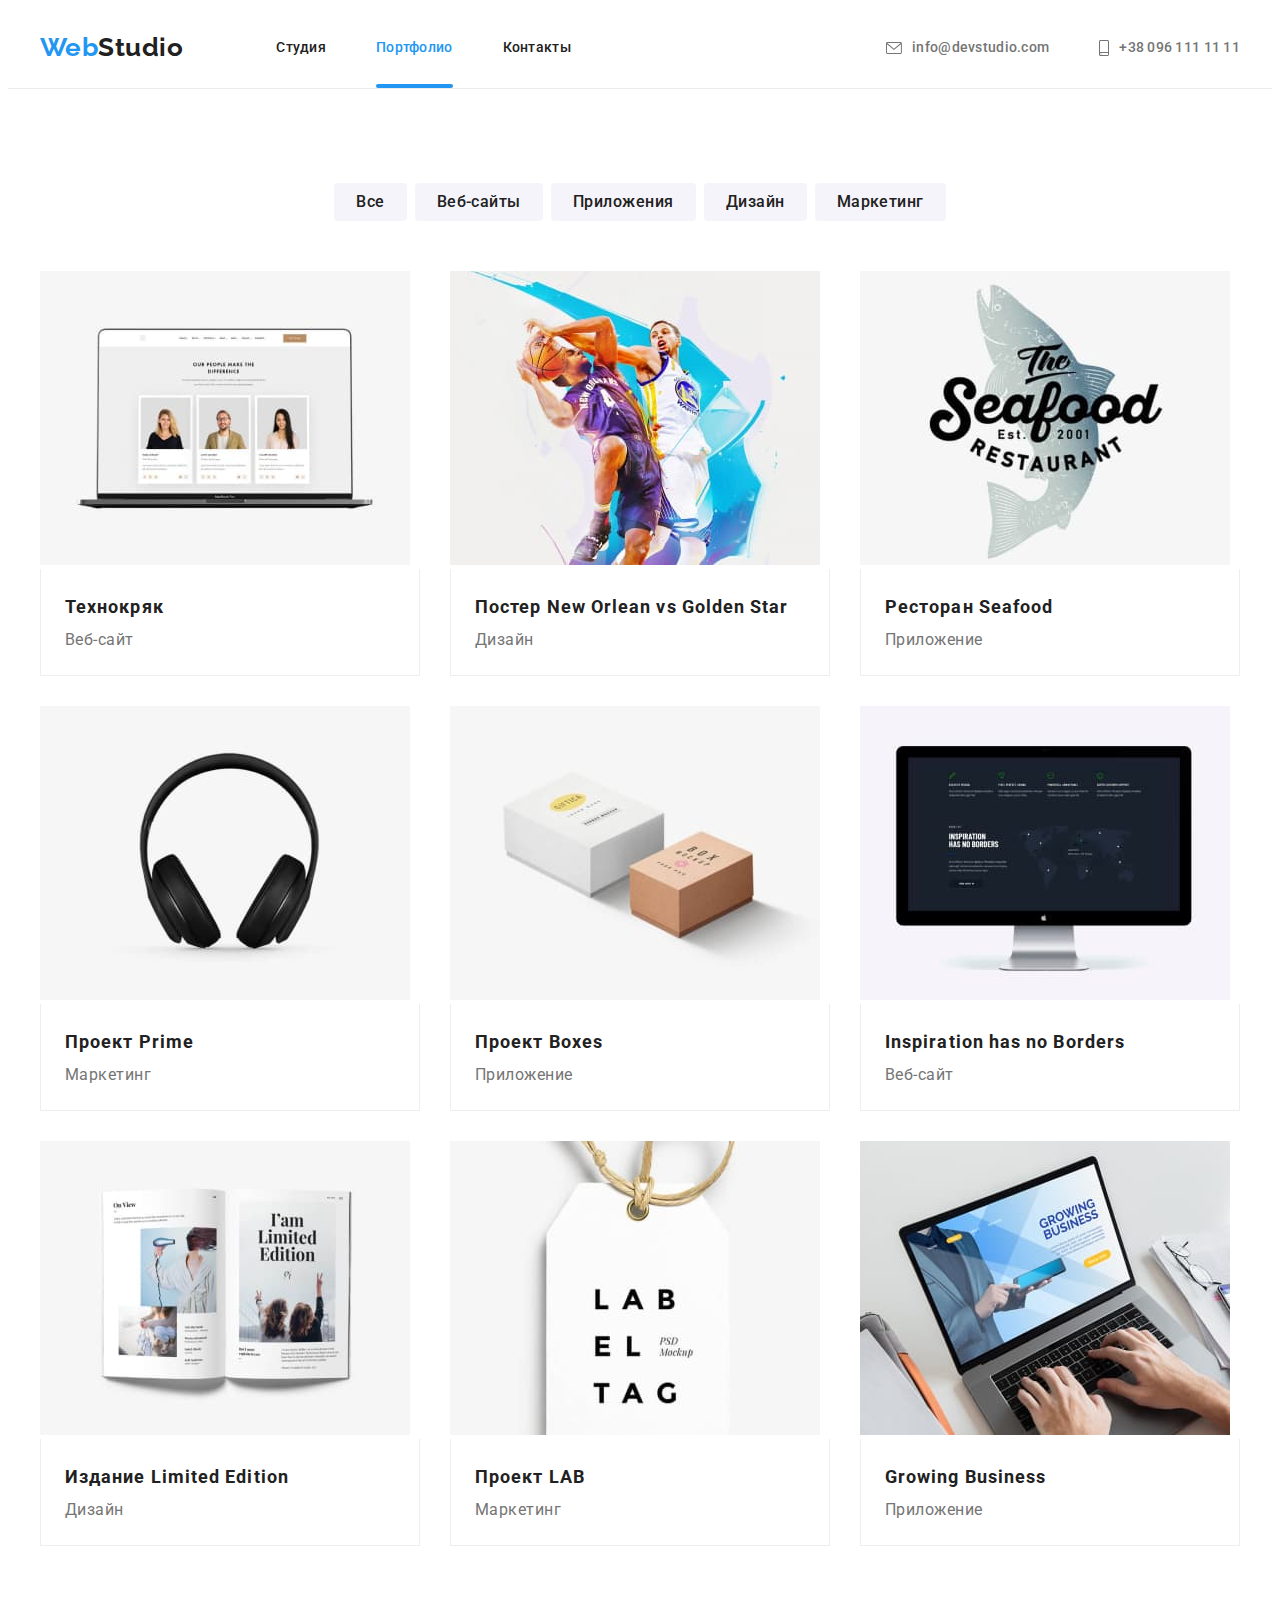
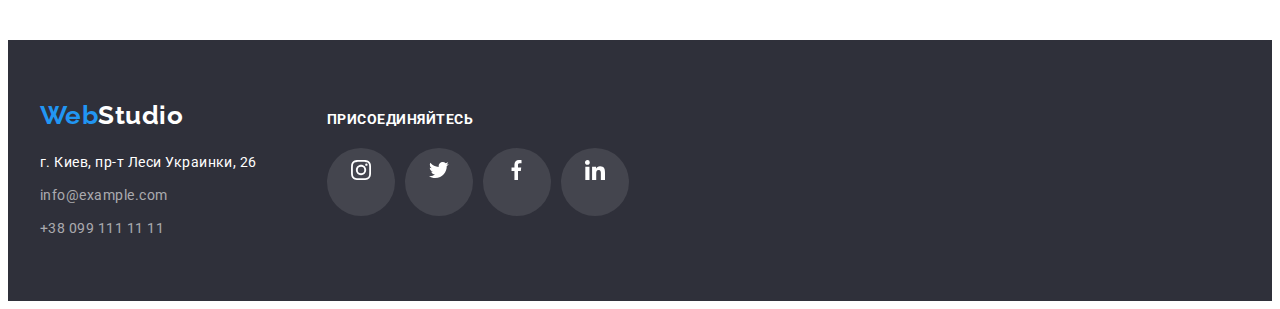
==== portfolio.html @ dc1601e8 "Клонирует файлы дз5" ====
<!DOCTYPE html>
<html lang="ru">

<head>
    <meta charset="UTF-8">
    <meta http-equiv="X-UA-Compatible" content="IE=edge">
    <meta name="viewport" content="width=device-width, initial-scale=1.0">
    <title>Document</title>
    <link rel="preconnect" href="https://fonts.googleapis.com">
    <link rel="preconnect" href="https://fonts.gstatic.com" crossorigin>
    <link
        href="https://fonts.googleapis.com/css2?family=Raleway:wght@700&family=Roboto:wght@400;500;700;900&display=swap"
        rel="stylesheet">
    <link rel="stylesheet" href="https://cdnjs.cloudflare.com/ajax/libs/modern-normalize/1.1.0/modern-normalize.min.css"
        integrity="sha512-wpPYUAdjBVSE4KJnH1VR1HeZfpl1ub8YT/NKx4PuQ5NmX2tKuGu6U/JRp5y+Y8XG2tV+wKQpNHVUX03MfMFn9Q=="
        crossorigin="anonymous" referrerpolicy="no-referrer" />
    <link rel="stylesheet" href="./css/styles.css">
</head>

<body>
    <!-- Шапка -->
    <header class="header-border">
        <div class="container">
            <!-- Навигация -->
            <div class="nav-display">
                <nav class="nav-container">
                    <a href="./index.html" class="logo link"><span class="logo-accent">Web</span>Studio</a>
                    <ul class="nav-list marker">
                        <li class="item"><a href="./index.html" class="nav link">Студия</a></li>
                        <li class="item"><a href="./portfolio.html" class="nav link active-page">Портфолио</a></li>
                        <li class="item"><a href="" class="nav link">Контакты</a></li>
                    </ul>
                </nav>
                <!-- Контакты -->
                <ul class="contact-list marker">
                    <li class="item"><a href="mailto:info@devstudio.com" class="header-link"><svg class="mail-icon">
                                <use href="./images/icons.svg#mail"></use>
                            </svg>info@devstudio.com</a>
                    </li>
                    <li class="item"><a href="tel:+380961111111" class="header-link"><svg class="tel-icon">
                                <use href="./images/icons.svg#tel"></use>
                            </svg>+38 096 111 11 11</a></li>
                </ul>
            </div>
        </div>
    </header>
    <main>
        <!-- наши работы -->
        <h1 class="invisible">Наши работы</h1>
        <section class="section">
            <div class="container">
                <ul class="filter-list marker">
                    <li class="item"><button type="button" class="filter-button">Все</button></li>
                    <li class="item"><button type="button" class="filter-button">Веб-сайты</button></li>
                    <li class="item"><button type="button" class="filter-button">Приложения</button></li>
                    <li class="item"><button type="button" class="filter-button">Дизайн</button></li>
                    <li class="item"><button type="button" class="filter-button">Маркетинг</button></li>
                </ul>

                <ul class="portfolio-example marker">
                    <li class="item">
                        <a class="link" href="">
                            <div class="overlay">
                                <img src="./images/Portfolio1.jpg" alt="Веб-сайт Технокряк" width="370">
                                <p class="overlay-block">Ресурс предлагает комплексные предложения с разным уровнем
                                    функционала и сервисов.
                                    Все это позволит посетителю получить исчерпывающие сведения о компании или частном
                                    лице.</p>
                            </div>
                            <div class="item-text">
                                <h2 class="title">Технокряк</h2>
                                <p class="text">Веб-сайт</p>
                            </div>
                        </a>
                    </li>
                    <li class="item">
                        <a class="link" href="">
                            <div class="overlay">
                                <img src="./images/Portfolio2.jpg" alt="Два баскетболиста с мячем" width="370">
                                <p class="overlay-block">Ресурс предлагает комплексные предложения с разным уровнем
                                    функционала и сервисов.
                                    Все это позволит посетителю получить исчерпывающие сведения о компании или частном
                                    лице.</p>
                            </div>
                            <div class="item-text">
                                <h2 class="title">Постер New Orlean vs Golden Star</h2>
                                <p class="text">Дизайн</p>
                            </div>
                        </a>
                    </li>
                    <li class="item">
                        <a class="link" href="">
                            <div class="overlay">
                                <img src="./images/Portfolio3.jpg" alt="Логотип Рыба с надписью" width="370">
                                <p class="overlay-block">Ресурс предлагает комплексные предложения с разным уровнем
                                    функционала и сервисов.
                                    Все это позволит посетителю получить исчерпывающие сведения о компании или частном
                                    лице.</p>
                            </div>

                            <div class="item-text">
                                <h2 class="title">Ресторан Seafood</h2>
                                <p class="text">Приложение</p>
                            </div>
                        </a>
                    </li>
                    <li class="item">
                        <a class="link" href="">
                            <div class="overlay">
                                <img src="./images/Portfolio4.jpg" alt="Наушники" width="370">
                                <p class="overlay-block">Ресурс предлагает комплексные предложения с разным уровнем
                                    функционала и сервисов.
                                    Все это позволит посетителю получить исчерпывающие сведения о компании или частном
                                    лице.</p>
                            </div>

                            <div class="item-text">
                                <h2 class="title">Проект Prime</h2>
                                <p class="text">Маркетинг</p>
                            </div>
                        </a>
                    </li>
                    <li class="item">
                        <a class="link" href="">
                            <div class="overlay">
                                <img src="./images/Portfolio5.jpg" alt="Две коробки" width="370">
                                <p class="overlay-block">Ресурс предлагает комплексные предложения с разным уровнем
                                    функционала и сервисов.
                                    Все это позволит посетителю получить исчерпывающие сведения о компании или частном
                                    лице.</p>
                            </div>

                            <div class="item-text">
                                <h2 class="title">Проект Boxes</h2>
                                <p class="text">Приложение</p>
                            </div>
                        </a>
                    </li>
                    <li class="item">
                        <a class="link" href="">
                            <div class="overlay">
                                <img src="./images/Portfolio6.jpg" alt="Веб-сайт с тёмным оформлением" width="370">
                                <p class="overlay-block">Ресурс предлагает комплексные предложения с разным уровнем
                                    функционала и сервисов.
                                    Все это позволит посетителю получить исчерпывающие сведения о компании или частном
                                    лице.</p>
                            </div>

                            <div class="item-text">
                                <h2 class="title">Inspiration has no Borders</h2>
                                <p class="text">Веб-сайт</p>
                            </div>
                        </a>
                    </li>
                    <li class="item">
                        <a class="link" href="">
                            <div class="overlay">
                                <img src="./images/Portfolio7.jpg" alt="Книга с картинками" width="370">
                                <p class="overlay-block">Ресурс предлагает комплексные предложения с разным уровнем
                                    функционала и сервисов.
                                    Все это позволит посетителю получить исчерпывающие сведения о компании или частном
                                    лице.</p>
                            </div>

                            <div class="item-text">
                                <h2 class="title">Издание Limited Edition</h2>
                                <p class="text">Дизайн</p>
                            </div>
                        </a>
                    </li>
                    <li class="item">
                        <a class="link" href="">
                            <div class="overlay">
                                <img src="./images/Portfolio8.jpg" alt="Бирка с надписью" width="370">
                                <p class="overlay-block">Ресурс предлагает комплексные предложения с разным уровнем
                                    функционала и сервисов.
                                    Все это позволит посетителю получить исчерпывающие сведения о компании или частном
                                    лице.</p>
                            </div>

                            <div class="item-text">
                                <h2 class="title">Проект LAB</h2>
                                <p class="text">Маркетинг</p>
                            </div>
                        </a>
                    </li>
                    <li class="item">
                        <a class="link" href="">
                            <div class="overlay">
                                <img src="./images/Portfolio9.jpg" alt="Веб-сайт на ноутбуке" width="370">
                                <p class="overlay-block">Ресурс предлагает комплексные предложения с разным уровнем
                                    функционала и сервисов.
                                    Все это позволит посетителю получить исчерпывающие сведения о компании или частном
                                    лице.</p>
                            </div>

                            <div class="item-text">
                                <h2 class="title">Growing Business</h2>
                                <p class="text">Приложение</p>
                            </div>
                        </a>
                    </li>
                </ul>
            </div>
        </section>
    </main>

    <!-- Футер -->
    <footer class="footer-container">
        <div class="container block">
            <div>
                <a href="/" class="footer-logo link"><span class="logo-accent">Web</span>Studio</a>
                <address>
                    <ul class="footer-list marker">
                        <li class="item"><a href="https://goo.gl/maps/ykcdLuCbSQXsH4zj8" class="contact address link">г.
                                Киев, пр-т Леси
                                Украинки, 26</a></li>
                        <li class="item"><a href="mailto:info@example.com" class="contact link">info@example.com</a>
                        </li>
                        <li class="item"><a href="tel:+380991111111" class="contact link">+38 099 111 11 11</a></li>
                    </ul>
                </address>
            </div>
            <div class="connect-container">
                <h3 class="connect-title">Присоединяйтесь</h3>
                <ul class="connect-list marker">
                    <li class="item"><a href="" class="connect">
                            <svg class="icon">
                                <use href="./images/icons.svg#instagram"></use>
                            </svg>
                        </a>
                    </li>
                    <li class="item"><a href="" class="connect">
                            <svg class="icon">
                                <use href="./images/icons.svg#twitter"></use>
                            </svg>
                        </a>
                    </li>
                    <li class="item"><a href="" class="connect">
                            <svg class="icon">
                                <use href="./images/icons.svg#facebook"></use>
                            </svg>
                        </a>
                    </li>
                    <li class="item"><a href="" class="connect">
                            <svg class="icon">
                                <use href="./images/icons.svg#linkedin"></use>
                            </svg>
                        </a>
                    </li>
                </ul>
            </div>
        </div>
    </footer>
</body>

</html>
---- css/styles.css ----
/* белый #ffffff */
/* Акцент #2196f3 */
/* Основной цвет текста #757575 */
/* Цвет заголовков */

:root {
    --accent-color: #2196f3;
    --main-text-color: #757575;
    --title-text-color: #212121;
}

body{
    background-color: #ffffff;
    color: var(--main-text-color);
    font-family: "Roboto", sans-serif;
    letter-spacing: 0.03em

}

h1, h2, h3, h4, h5, h6, p, ul {
    margin: 0;
    padding: 0;
    border: 0;
}
.container{
    width: 1200px;
    padding-left: 15px;
    padding-right: 15px;
    margin-left: auto;
    margin-right: auto;
}

.section {
    padding-top: 94px;
    padding-bottom: 94px;
}
.link {
    text-decoration: none;
    margin: 0px;
}

.marker {
    list-style-type: none;
    padding: 0px;
    margin: 0px;
}

.hero-button {
    cursor: pointer;
    font-weight: 700;
    font-size: 16px;
    line-height: 1.8;
    letter-spacing: 0.06em;
    color: #FFFFFF;
    background-color: var(--accent-color);
    font-family: inherit;

    display: block;
    margin-left: auto;
    margin-right: auto;
    margin-top: 30px;
    padding-top: 10px;
    padding-bottom: 10px;
    padding-left: 32px;
    padding-right: 32px;

    border-radius: 4px;
    border-color: var(--accent-color);
}

.section-title {
        font-size: 36px;
        line-height: 1.17;
        text-align: center;

        color: var(--title-text-color);

        margin-bottom: 50px;
}

/* Шапка */
.header-border {
    border-bottom: 1px solid #ECECEC;
}
.nav-container {
    display: flex;
    align-items: center;
}
.nav-list {
    display: flex;
}
.nav-list .nav {
    display: block;
    padding-top: 32px;
    padding-bottom: 32px;
}
.nav-list .item + .item {
    margin-left: 50px;
}

.logo {
    font-weight: 700;
    font-size: 26px;
    line-height: 1.2;
    color: var(--title-text-color);
    font-family: "Raleway", sans-serif;

    margin-right: 93px;
}

.logo-accent {
    color: var(--accent-color);
}

.nav {
    font-weight: 500;
    font-size: 14px;
    line-height: 1.14;
    letter-spacing: 0.02em;
    color: var(--title-text-color);
    transition: color 250ms cubic-bezier(0.4, 0, 0.2, 1);
}

.nav:hover, .nav:focus {
    color: var(--accent-color);
}

.header-link{
    font-weight: 500;
    font-size: 14px;
    line-height: 1.14;
    letter-spacing: 0.02em;
    color: var(--main-text-color);
    text-decoration: none;
    display: flex;
    align-items: center;
    transition: color 250ms cubic-bezier(0.4, 0, 0.2, 1);
}

.header-link:hover,
.header-link:focus {
color: var(--accent-color);
}
.contact-list {
    display: flex;
    margin-left: auto;
}
.contact-list .item + .item {
    margin-left: 50px;
}
.nav-display {
    display: flex;
    align-items: center;
}
.mail-icon {
    margin: 0;
    margin-right: 10px;
    width: 16px;
    height: 12px;
    fill: currentColor;
    transition: fill 250ms cubic-bezier(0.4, 0, 0.2, 1);
}

.mail-icon:hover {
    fill: currentColor;
}

.tel-icon {
    margin: 0;
    margin-right: 10px;
    width: 10px;
    height: 16px;
    fill: currentColor;
    transition: fill 250ms cubic-bezier(0.4, 0, 0.2, 1);
}

.tel-icon:hover {
    fill: currentColor;
}
.active-page {
    position: relative;
    color: var(--accent-color);
}
.active-page::after {
    position: absolute;
    bottom: 0;

    content: "";
    display: block;
    width: 100%;
    height: 4px;

    background-color: var(--accent-color);
    border-radius: 2px;
}

/* Герой */
.hero {
    padding-top: 200px;
    padding-bottom: 200px;
    background-color: #2F303A;
    /* background-image:rgba(47, 48, 58, 0.4), url("../images/hero_bg.jpg"); */
    background-image: linear-gradient(rgba(47, 48, 58, 0.4), rgba(47, 48, 58, 0.4)), url(../images/hero_bg.jpg);
    max-width: 1600px;
    margin-left: auto;
    margin-right: auto;
    background-size: cover;
    background-position: center;
    background-repeat: no-repeat;
}
.hero-title {
    font-weight: 900;
    font-size: 44px;
    line-height: 1.36;
    text-align: center;
    letter-spacing: 0.06em;
    color: #FFFFFF;
    text-transform: uppercase;
}

/* Преимущества */
.invisible {
    color: transparent;
    font-size: 0;
}
.benefits-title {
    font-size: 14px;
    line-height: 1.14;
    text-transform: uppercase;
    color: var(--title-text-color);

    margin-bottom: 10px;
}

.benefits-text {
    font-size: 14px;
    line-height: 1.71;
}
.benefits-list {
    display: flex;
}
.benefits-list .item {
    width: 270px;
}
.benefits-list .item + .item {
    margin-left: 30px;
}
.icon-bg {
    display: flex;
    width: 270px;
    height: 120px;
    text-align: center;
    margin-bottom: 30px;
    background-color: #F5F4FA;
    border-radius: 4px;
    justify-content: center;
    align-items: center;
}
.benefits-icon {
    width: 70px;
    height: 70px;
}

/* Примеры */
.examples-list {
    display: flex;
}
.examples-list .item {
    position: relative;
}
.examples-list .item + .item {
    margin-left: 30px;
}
.examples-section {
    padding-top: 0px;
}
.text-image{
    position: absolute;
    width: 100%;
    bottom: 4px;
    font-weight: 700;
    font-size: 14px;
    line-height: 1.14;
    text-align: center;
    text-transform: uppercase;
    color: #FFFFFF;
    background: rgba(47, 48, 58, 0.8);
    padding-top: 27px;
    padding-bottom: 27px;

}
/* Команда */
.team-bg {
    background-color: #F5F4FA;
}
.team {
font-size: 16px;
line-height: 1.19;
background-color: #ffffff;
border-bottom-left-radius: 4px;
border-bottom-right-radius: 4px;
width: 270px;
box-shadow: 0px 1px 3px rgba(0, 0, 0, 0.12), 0px 1px 1px rgba(0, 0, 0, 0.14), 0px 2px 1px rgba(0, 0, 0, 0.2);
}
.team + .team {
    margin-left: 30px;
}
.team-list {
    display: flex;
}
.team-name {
    color: var(--title-text-color);
    font-weight: 500;
    font-size: 16px;
    line-height: 1.87;
    margin-bottom: 10px;
}
.team-container {
    padding-top: 30px;
    padding-bottom: 30px;
    text-align: center;
}
.network-link {
    text-decoration: none;
    list-style-type: none;
    display: flex;
    padding-left: 32px;
    padding-right: 32px;
    justify-content: center;
    padding-top: 16px;
}
.network-link li + li {
margin-left: 10px;
}
.network {
    display: block;
    width: 44px;
    height: 44px;
    border-radius: 50%;
    padding-top: 12px;
    padding-bottom: 12px;
    background-color: #ffffff;
    transition: background-color 250ms cubic-bezier(0.4, 0, 0.2, 1);
}

.network .icon {
    fill: #AFB1B8;
    width: 20px;
    height: 20px;
    transition: fill 250ms cubic-bezier(0.4, 0, 0.2, 1);
}
.network:hover, .network:focus {
    background-color: var(--accent-color);
}
.network:hover>.icon {
    fill: #FFFFFF
}
.network:focus>.icon {
    fill: #FFFFFF
}
/* Клиенты */
.clients-link {
    display: flex;
    text-decoration: none;
    list-style-type: none;
}
.clients-link .item + .item {
    margin-left: 30px;
}
.clients {
    display: block;
    width: 170px;
    height: 90px;
    border-radius: 4px;
    border: 1px solid #AFB1B8;
    padding-top: 16px;
    padding-bottom: 16px;
    padding-left: 32px;
    padding-right: 32px;
    transition: border 250ms cubic-bezier(0.4, 0, 0.2, 1);
}
.clients:hover {
    border-color: var(--accent-color);
}
.clients:hover>.icon {
    fill: var(--accent-color);
}
.clients:focus>.icon {
    fill: var(--accent-color);
}
.clients .icon {
    width: 106px;
    height: 60px;
    fill: #AFB1B8;
    transition: fill 250ms cubic-bezier(0.4, 0, 0.2, 1);
}
/* Футер */
.footer-container {
    background-color: #2F303A;
    padding-top: 60px;
    padding-bottom: 60px;
}
.footer-logo {
    font-weight: 700;
    font-size: 26px;
    line-height: 1.2;
    color: #ffffff;
    font-family: "Raleway", sans-serif;
}
.contact {
    font-size: 14px;
    line-height: 1.71;
    color: rgba(255, 255, 255, 0.6);
    background-color: #2F303A;
    font-style: normal;
    transition: color 250ms cubic-bezier(0.4, 0, 0.2, 1);
}

.contact:hover, .contact:focus {
    color: var(--accent-color);
}

.address {
    color: #ffffff;
}
.footer-list {
    margin-top: 20px;
}
.footer-list .item + .item {
    margin-top: 9px;
}

.block {
    display: flex;
}
.connect-container {
    margin-left: 70px;
    padding-top: 12px;
}
.connect-list {
    display: flex;
}
.connect {
    display: block;
    width: 44px;
    height: 44px;
    border-radius: 50%;
    background-color: rgba(255, 255, 255, 0.1);
    text-align: center;
    padding: 12px;
    transition: background-color 250ms cubic-bezier(0.4, 0, 0.2, 1);
}
.connect:hover, .connect:focus {
    background-color: #2196F3;
}
.connect .icon {
    width: 20px;
    height: 20px;
    fill: #FFFFFF;
}
.connect-title {
    color: #ffffff;
    font-weight: 700;
    font-size: 14px;
    line-height: 1.14;
    text-transform: uppercase;
    margin-bottom: 20px;
}
.connect-list .item + .item {
margin-left: 10px;
}


/* Модалка */
.backdrop {
    position: fixed;
    top: 0;
    left: 0;
    width: 100%;
    height: 100%;
    opacity: 1;
    background-color: rgba(0, 0, 0, 0.2);
    transition: opacity 250ms cubic-bezier(0.4, 0, 0.2, 1);
   
}
.backdrop.is-hidden {
    opacity: 0;
    pointer-events: none;
    visibility: hidden;
    transition: opacity 250ms cubic-bezier(0.4, 0, 0.2, 1);
} 
.backdrop.is-hidden .modal {
    transform: translate(-50%, -50%) scale(1.5);
}
.modal {
    position: absolute;
    top: 50%;
    left: 50%;
    transform: translate(-50%, -50%) scale(1);
    
    height: 581px; 
    width: 528px;

    background-color: #FFFFFF;
    transition: opacity 250ms cubic-bezier(0.4, 0, 0.2, 1);
    transition: transform 250ms cubic-bezier(0.4, 0, 0.2, 1);

}
.modal-close {
    display: flex;
    justify-content: center;
    align-items: center;

    margin-left: auto;
    margin-right: 8px;
    margin-top: 8px;

    padding: 0px;
    width: 30px;
    height: 30px;
    border-radius: 50%;
    background-color: #FFFFFF;
    border: 1px solid rgba(0, 0, 0, 0.1);
    cursor: pointer;

}

.close-icon {
    height: 18px;
    width: 18px;
    fill: #000;

}
.modal-close:hover,
.modal-close:focus {
    background-color: var(--accent-color)
}
.modal-close:hover .close-icon {
    fill: #fff;
}
.modal-close:focus .close-icon {
    fill: #fff;
}
/* PORTFOLIO.HTML */





.filter-list {
    display: flex;
    justify-content: center;
    margin-bottom: 50px;
}
.filter-button {
    font-weight: 500;
    font-size: 16px;
    line-height: 1.62;
    color: var(--title-text-color);
    background-color: #F5F4FA;
    list-style-type: inherit;
    letter-spacing: inherit;
    font-family: inherit;
    border: 0;
    border-radius: 4px;

    padding-top: 6px;
    padding-bottom: 6px;
    padding-left: 22px;
    padding-right: 22px;
    transition: background-color 250ms cubic-bezier(0.4, 0, 0.2, 1), color 250ms cubic-bezier(0.4, 0, 0.2, 1);;
}

.filter-list .item + .item {
    margin-left: 8px;
}

.filter-button:hover, .filter-button:focus {
    background-color: var(--accent-color);
    color: #ffffff;
    box-shadow: 0px 3px 1px rgba(0, 0, 0, 0.1), 0px 1px 2px rgba(0, 0, 0, 0.08), 0px 2px 2px rgba(0, 0, 0, 0.12);
}
.portfolio-example {
    display: flex;
    flex-wrap: wrap;
    margin-left: -30px;
    margin-top: -30px;
    position: relative;
}
.portfolio-example .title {
    font-size: 18px;
    line-height: 2;
    letter-spacing: 0.06em;
    color: var(--title-text-color);
}

.portfolio-example .text {
    font-size: 16px;
    line-height: 1.88;
    color: var(--main-text-color);
}
.portfolio-example .item {
    margin-left: 30px;
    margin-top: 30px;
    flex-basis: calc((100% - 90px) / 3);
    transition: box-shadow 250ms cubic-bezier(0.4, 0, 0.2, 1);
}
.item-text {
    padding-left: 24px;
    padding-top: 20px;
    padding-bottom: 20px;
    border-bottom: 1px solid #EEEEEE;
    border-left: 1px solid #EEEEEE;
    border-right: 1px solid #EEEEEE;
}
.portfolio-example .item:hover,
.portfolio-example .item:focus {
    box-shadow: 0px 1px 1px rgba(0, 0, 0, 0.12), 0px 4px 4px rgba(0, 0, 0, 0.06), 1px 4px 6px rgba(0, 0, 0, 0.16);

}
.overlay {
    position: relative;
    overflow: hidden;
}
.overlay-block {
    position: absolute;
    top: 0;
    left: 0;
    width: 100%;
    height: 100%;

    display: block;

    padding-left: 24px;
    padding-right: 24px;
    padding-top: 63px;
    padding-bottom: 63px;

    background: rgba(33, 150, 243, 0.9);
    
    font-size: 18px;
    line-height: 1.56;
    color: #FFFFFF;

    transform: translateY(100%);
    transition: transform 250ms cubic-bezier(0.4, 0, 0.2, 1);
}
.portfolio-example .item:hover .overlay-block {
    opacity: 1;
    transform: translateY(0);
}
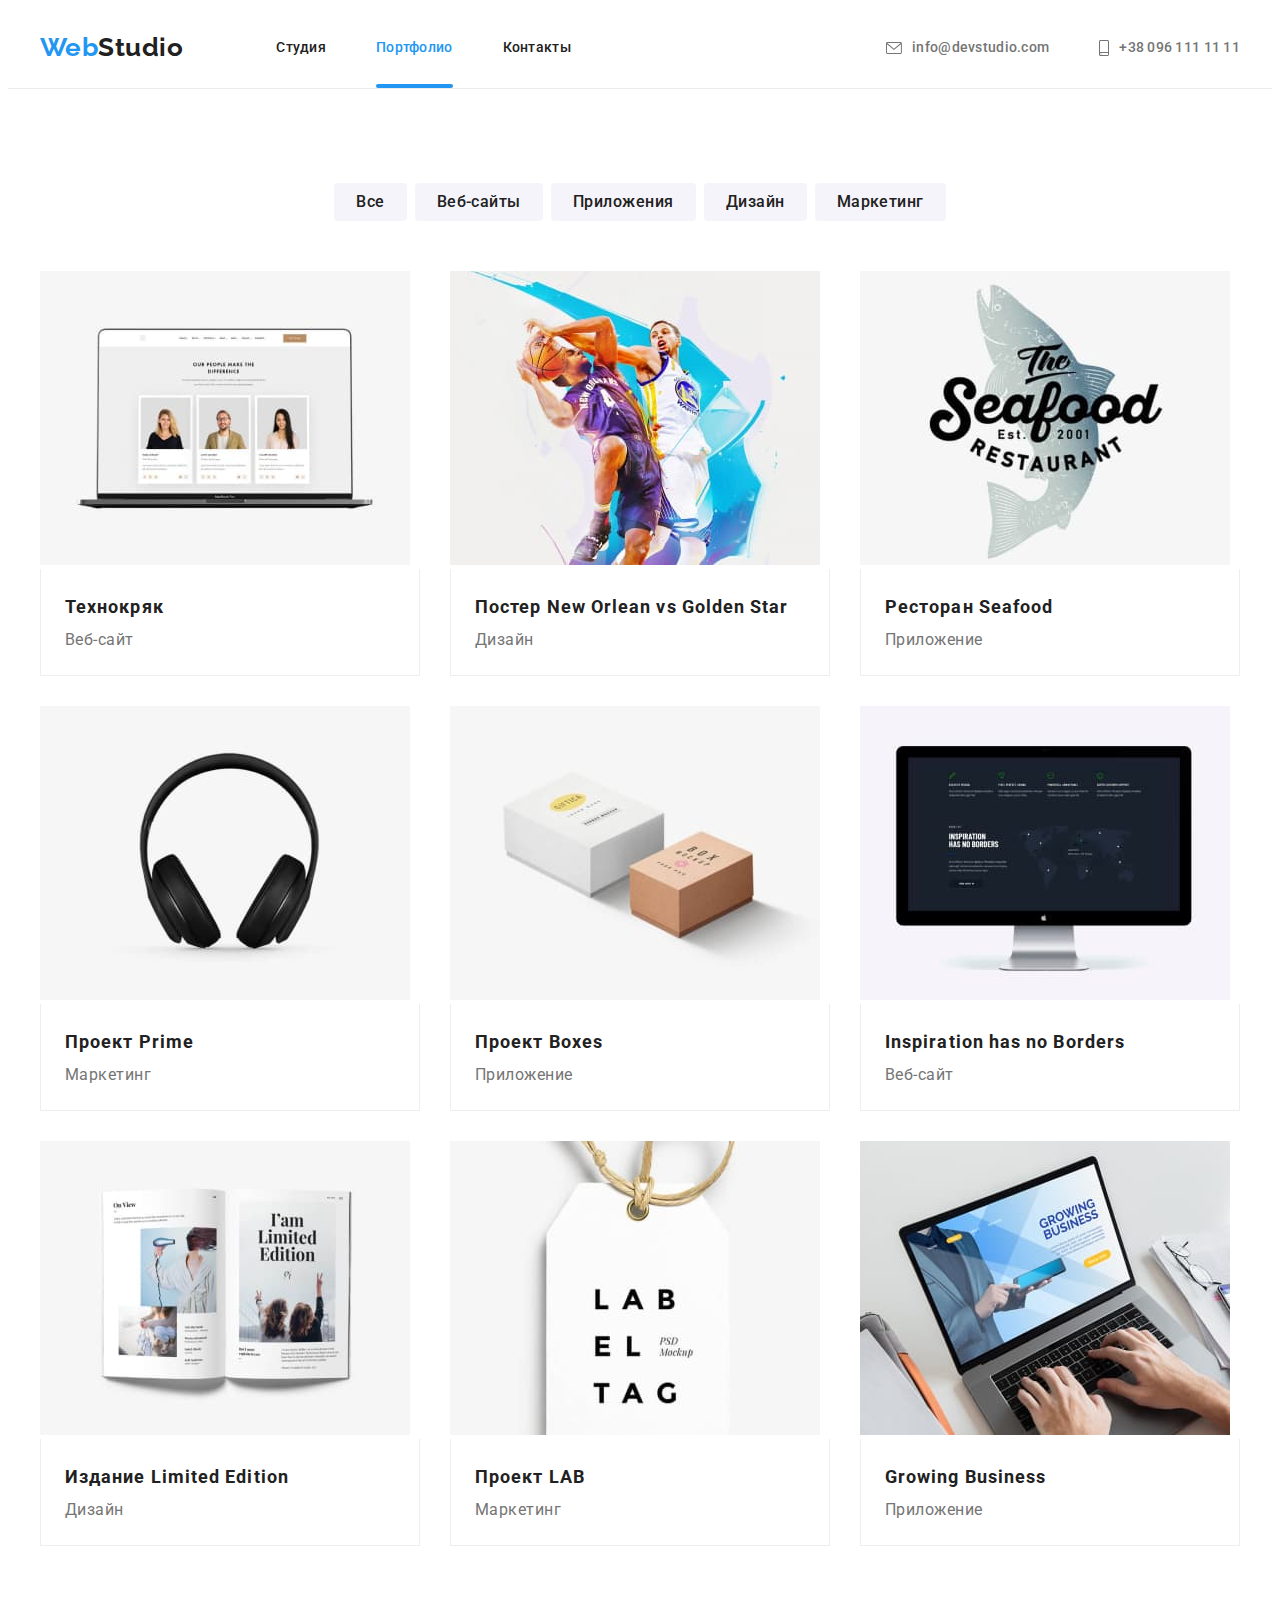
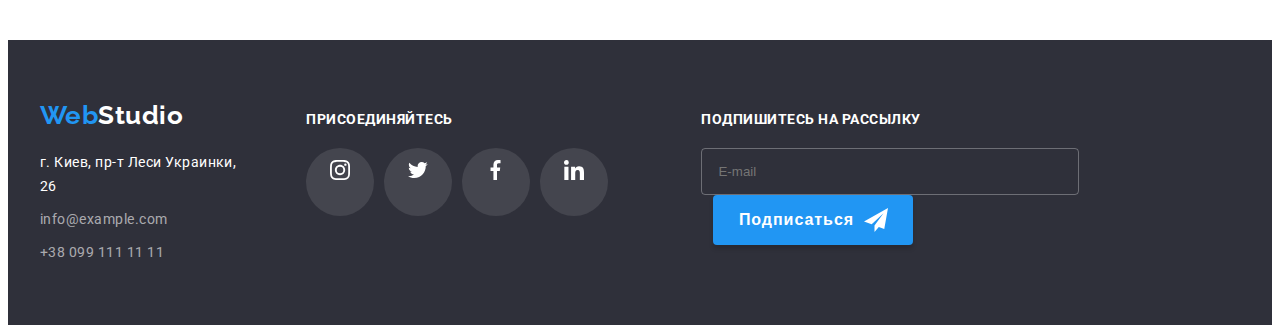
==== commit 38f5810e: "Добавляет блок в футере на странице портфолио" ====
--- a/portfolio.html
+++ b/portfolio.html
@@ -250,6 +250,17 @@
                     </li>
                 </ul>
             </div>
+            <div class="newsletter-block">
+                <b class="subscribe">Подпишитесь на рассылку</b>
+                <label class="newsletter">
+                    <input type="email" name="mail" class="newsletter-input" placeholder="E-mail">
+                </label>
+                <button type="submit" class="newsletter-submit">Подписаться
+                    <svg class="newsletter-icon">
+                        <use href="./images/icons.svg#plane"></use>
+                    </svg>
+                </button>
+            </div>
         </div>
     </footer>
 </body>
--- a/css/styles.css
+++ b/css/styles.css
@@ -470,7 +470,76 @@
 margin-left: 10px;
 }
 
-
+/* Рассылка */
+.newsletter-block {
+    margin-top: 12px;
+    margin-left: 93px;
+}
+.subscribe {
+    display: block;
+    font-size: 14px;
+    line-height: 1.14;
+    text-transform: uppercase;
+    color: #FFFFFF;
+    margin-bottom: 20px;
+}
+.newsletter-input ::placeholder {
+    font-size: 16px;
+    line-height: 1.25;
+    color: rgba(255, 255, 255, 0.6);
+}
+.newsletter-input {
+    display: inline-block;
+    width: 358px;
+    padding-top: 15px;
+    padding-bottom: 15px;
+    padding-left: 16px;
+
+    color: #ffffff;
+    background-color: transparent;
+    border: 1px solid rgba(255, 255, 255, 0.3);
+    box-shadow: drop-shadow(0px 4px 4px rgba(0, 0, 0, 0.15));
+    border-radius: 4px;
+    transition: border 250ms cubic-bezier(0.4, 0, 0.2, 1);
+}
+.newsletter-input:focus {
+    outline: none;
+    border-color: var(--accent-color);
+}
+.newsletter-submit {
+    display: inline-flex;
+    align-items: center;
+    justify-content: center;
+    width: 200px;
+    height: 50px;
+
+    margin-left: 12px;
+    padding-top: 10px;
+    padding-bottom: 10px;
+
+    background: #2196F3;
+    box-shadow: 0px 4px 4px rgba(0, 0, 0, 0.15);
+    border-radius: 4px;
+    border: none;
+
+    cursor: pointer;
+    font-weight: 700;
+    font-size: 16px;
+    line-height: 1.88;
+    letter-spacing: 0.06em;
+    color: #FFFFFF;
+    
+    transition: background-color 250ms cubic-bezier(0.4, 0, 0.2, 1);
+}
+.newsletter-submit:active {
+    background-color: #188CE8;
+}
+.newsletter-icon {
+    width: 24px;
+    height: 24px;
+    fill: #ffffff;
+    margin-left: 10px;
+}
 /* Модалка */
 .backdrop {
     position: fixed;
@@ -497,23 +566,21 @@
     top: 50%;
     left: 50%;
     transform: translate(-50%, -50%) scale(1);
-    
-    height: 581px; 
+     
     width: 528px;
-
+    box-shadow: 0px 1px 3px rgba(0, 0, 0, 0.12), 0px 1px 1px rgba(0, 0, 0, 0.14), 0px 2px 1px rgba(0, 0, 0, 0.2);
+    border-radius: 4px;
     background-color: #FFFFFF;
     transition: opacity 250ms cubic-bezier(0.4, 0, 0.2, 1);
     transition: transform 250ms cubic-bezier(0.4, 0, 0.2, 1);
-
 }
 .modal-close {
+    position: absolute;
+    right: 8px;
+    top: 8px;
     display: flex;
     justify-content: center;
     align-items: center;
-
-    margin-left: auto;
-    margin-right: 8px;
-    margin-top: 8px;
 
     padding: 0px;
     width: 30px;
@@ -529,18 +596,165 @@
     height: 18px;
     width: 18px;
     fill: #000;
-
-}
-.modal-close:hover,
-.modal-close:focus {
-    background-color: var(--accent-color)
+    transition: fill 250ms cubic-bezier(0.4, 0, 0.2, 1);
 }
 .modal-close:hover .close-icon {
-    fill: #fff;
+    fill: var(--accent-color);
 }
 .modal-close:focus .close-icon {
-    fill: #fff;
-}
+    fill: var(--accent-color);
+}
+.form-container {
+    width: 100%;
+    height: 100%;
+    padding: 40px;
+    color: var(--title-text-color);
+}
+
+.contact-form {
+    margin-top: 12px;
+}
+.slogan {
+    font-size: 20px;
+    line-height: 1.15;
+    text-align: center;
+}
+
+.form-field {
+    display: block;
+    position: relative;
+    font-size: 12px;
+    line-height: 1.16;
+    letter-spacing: 0.01em;
+    color: var(--main-text-color);
+}
+.input-block {
+    position: relative;
+    margin-top: 4px;
+}
+.form-input {
+    width: 100%;
+    margin-top: 4px;
+    padding-left: 42px;
+    padding-top: 12px;
+    padding-bottom: 12px;
+    border: 1px solid rgba(33, 33, 33, 0.2);
+    border-radius: 4px;
+    transition: border 250ms cubic-bezier(0.4, 0, 0.2, 1);
+}
+
+.form-icon {
+    position: absolute;
+    width: 18px;
+    height: 18px;
+    top: 50%;
+    left: 12px;
+    transform: translateY(-50%);
+    fill: var(--title-text-color);
+    transition: fill 250ms cubic-bezier(0.4, 0, 0.2, 1);
+}
+.form-input:focus {
+    outline: none;
+    border-color: var(--accent-color);
+}
+
+.form-input:focus + .form-icon {
+    fill: var(--accent-color);
+}
+.form-field + .form-field {
+    margin-top: 10px;
+}
+.comment {
+    display: inline-block;
+    border: 1px solid rgba(33, 33, 33, 0.2);
+    border-radius: 4px;
+    resize: none;
+    width: 100%;
+    padding-top: 12px;
+    padding-bottom: 12px;
+    padding-left: 16px;
+    padding-right: 16px;
+    margin-top: 4px;
+    transition: border 250ms cubic-bezier(0.4, 0, 0.2, 1);
+}
+.comment::placeholder {
+font-size: 14px;
+line-height: 1.14;
+letter-spacing: 0.01em;
+color: rgba(117, 117, 117, 0.5);
+}
+.comment:focus, .comment:hover {
+    outline: none;
+    border-color: var(--accent-color);
+}
+.checkbox-label {
+    position: relative;
+    font-size: 14px;
+    line-height: 24px;
+    color: #757575;
+    display: block;
+    margin-top: 20px;
+    padding-left: 36px;
+}
+
+.checkbox {
+    -webkit-appearance: none;
+    -moz-appearance: none;
+    appearance: none;
+    position: absolute;
+}
+.license-link {
+    color: var(--accent-color);
+    border-bottom: 1px solid var(--accent-color);
+}
+.checkbox-icon {
+    position: absolute;
+    top: 50%;
+    left: 13px;
+    transform: translateY(-50%);
+    border: 2px solid var(--title-text-color);
+    border-radius: 2px;
+    background-color: #FFFFFF;
+    fill: #ffffff;
+    width: 16px;
+    height: 15px;
+    transition: background-color 250ms cubic-bezier(0.4, 0, 0.2, 1), border 250ms cubic-bezier(0.4, 0, 0.2, 1), fill 250ms cubic-bezier(0.4, 0, 0.2, 1);
+}
+.checkbox:checked + .checkbox-icon {
+    border: 0;
+    border-radius: 2px;
+    background-color: var(--accent-color);
+    fill: #FFFFFF;
+}
+
+.submit {
+    display: block;
+    width: 200px;
+    background: #2196F3;
+    box-shadow: 0px 4px 4px rgba(0, 0, 0, 0.15);
+    border-radius: 4px;
+    border: none;
+
+    margin-left: auto;
+    margin-right: auto;
+    margin-top: 30px;
+    padding-top: 10px;
+    padding-bottom: 10px;
+
+    cursor: pointer;
+    font-family: inherit;
+    font-weight: 700;
+    font-size: 16px;
+    line-height: 1.88;
+    letter-spacing: 0.06em;
+    color: #FFFFFF;
+
+    transition: background-color 250ms cubic-bezier(0.4, 0, 0.2, 1);
+}
+.submit:active {
+    background-color: #188CE8;
+}
+
 /* PORTFOLIO.HTML */
 
 
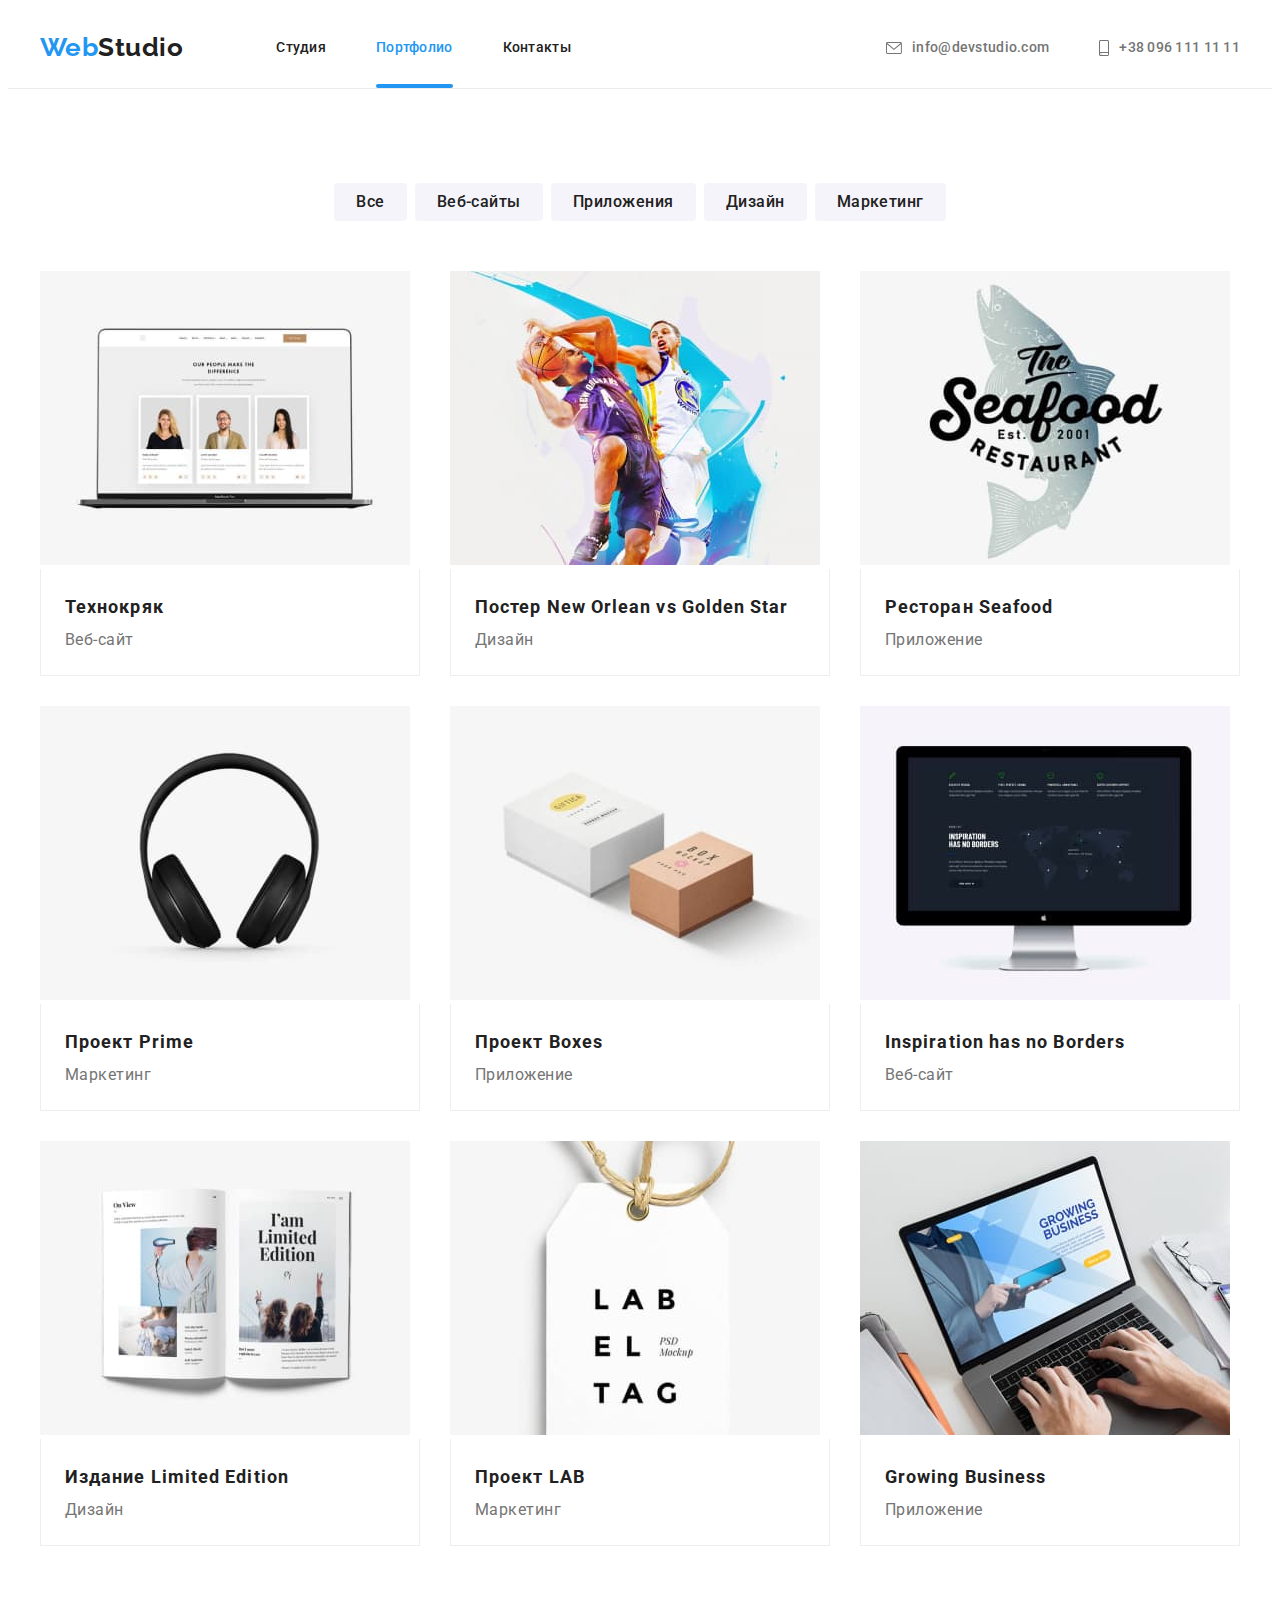
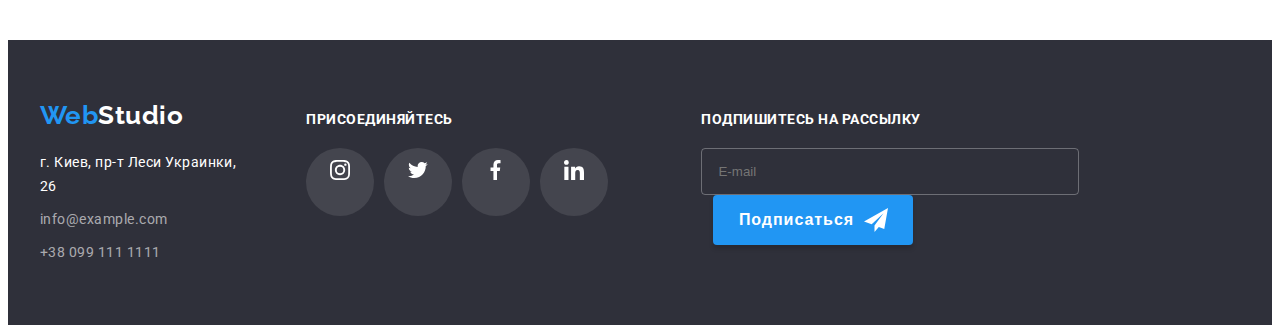
==== commit 18834753: "Изменяет названия классов по БЕМу" ====
--- a/portfolio.html
+++ b/portfolio.html
@@ -24,20 +24,24 @@
             <!-- Навигация -->
             <div class="nav-display">
                 <nav class="nav-container">
-                    <a href="./index.html" class="logo link"><span class="logo-accent">Web</span>Studio</a>
+                    <a href="./index.html" class="logo link"><span class="logo__accent">Web</span>Studio</a>
                     <ul class="nav-list marker">
-                        <li class="item"><a href="./index.html" class="nav link">Студия</a></li>
-                        <li class="item"><a href="./portfolio.html" class="nav link active-page">Портфолио</a></li>
-                        <li class="item"><a href="" class="nav link">Контакты</a></li>
+                        <li class="nav-list__item"><a href="./index.html" class="nav-list__link link">Студия</a></li>
+                        <li class="nav-list__item"><a href="./portfolio.html"
+                                class="nav-list__link link nav-list__link--active">Портфолио</a>
+                        </li>
+                        <li class="nav-list__item"><a href="" class="nav-list__link link">Контакты</a></li>
                     </ul>
                 </nav>
                 <!-- Контакты -->
                 <ul class="contact-list marker">
-                    <li class="item"><a href="mailto:info@devstudio.com" class="header-link"><svg class="mail-icon">
+                    <li class="contact-list__item"><a href="mailto:info@devstudio.com" class="contact-list__link"><svg
+                                class="contact-list__mail-icon">
                                 <use href="./images/icons.svg#mail"></use>
                             </svg>info@devstudio.com</a>
                     </li>
-                    <li class="item"><a href="tel:+380961111111" class="header-link"><svg class="tel-icon">
+                    <li class="contact-list__item"><a href="tel:+380961111111" class="contact-list__link"><svg
+                                class="contact-list__tel-icon">
                                 <use href="./images/icons.svg#tel"></use>
                             </svg>+38 096 111 11 11</a></li>
                 </ul>
@@ -49,154 +53,163 @@
         <h1 class="invisible">Наши работы</h1>
         <section class="section">
             <div class="container">
-                <ul class="filter-list marker">
-                    <li class="item"><button type="button" class="filter-button">Все</button></li>
-                    <li class="item"><button type="button" class="filter-button">Веб-сайты</button></li>
-                    <li class="item"><button type="button" class="filter-button">Приложения</button></li>
-                    <li class="item"><button type="button" class="filter-button">Дизайн</button></li>
-                    <li class="item"><button type="button" class="filter-button">Маркетинг</button></li>
-                </ul>
-
-                <ul class="portfolio-example marker">
-                    <li class="item">
-                        <a class="link" href="">
-                            <div class="overlay">
+                <ul class="filter marker">
+                    <li class="filter__item"><button type="button" class="filter__button">Все</button></li>
+                    <li class="filter__item"><button type="button" class="filter__button">Веб-сайты</button></li>
+                    <li class="filter__item"><button type="button" class="filter__button">Приложения</button></li>
+                    <li class="filter__item"><button type="button" class="filter__button">Дизайн</button></li>
+                    <li class="filter__item"><button type="button" class="filter__button">Маркетинг</button></li>
+                </ul>
+
+                <ul class="portfolio-list marker">
+                    <li class="portfolio-list__item">
+                        <a class="link" href="">
+                            <div class="portfolio-list__overlay">
                                 <img src="./images/Portfolio1.jpg" alt="Веб-сайт Технокряк" width="370">
-                                <p class="overlay-block">Ресурс предлагает комплексные предложения с разным уровнем
-                                    функционала и сервисов.
-                                    Все это позволит посетителю получить исчерпывающие сведения о компании или частном
-                                    лице.</p>
-                            </div>
-                            <div class="item-text">
-                                <h2 class="title">Технокряк</h2>
-                                <p class="text">Веб-сайт</p>
-                            </div>
-                        </a>
-                    </li>
-                    <li class="item">
-                        <a class="link" href="">
-                            <div class="overlay">
+                                <p class="portfolio-list__block">Ресурс предлагает комплексные предложения с разным
+                                    уровнем
+                                    функционала и сервисов.
+                                    Все это позволит посетителю получить исчерпывающие сведения о компании или частном
+                                    лице.</p>
+                            </div>
+                            <div class="portfolio-list__meta">
+                                <h2 class="portfolio-list__title">Технокряк</h2>
+                                <p class="portfolio-list__text">Веб-сайт</p>
+                            </div>
+                        </a>
+                    </li>
+                    <li class="portfolio-list__item">
+                        <a class="link" href="">
+                            <div class="portfolio-list__overlay">
                                 <img src="./images/Portfolio2.jpg" alt="Два баскетболиста с мячем" width="370">
-                                <p class="overlay-block">Ресурс предлагает комплексные предложения с разным уровнем
-                                    функционала и сервисов.
-                                    Все это позволит посетителю получить исчерпывающие сведения о компании или частном
-                                    лице.</p>
-                            </div>
-                            <div class="item-text">
-                                <h2 class="title">Постер New Orlean vs Golden Star</h2>
-                                <p class="text">Дизайн</p>
-                            </div>
-                        </a>
-                    </li>
-                    <li class="item">
-                        <a class="link" href="">
-                            <div class="overlay">
+                                <p class="portfolio-list__block">Ресурс предлагает комплексные предложения с разным
+                                    уровнем
+                                    функционала и сервисов.
+                                    Все это позволит посетителю получить исчерпывающие сведения о компании или частном
+                                    лице.</p>
+                            </div>
+                            <div class="portfolio-list__meta">
+                                <h2 class="portfolio-list__title">Постер New Orlean vs Golden Star</h2>
+                                <p class="portfolio-list__text">Дизайн</p>
+                            </div>
+                        </a>
+                    </li>
+                    <li class="portfolio-list__item">
+                        <a class="link" href="">
+                            <div class="portfolio-list__overlay">
                                 <img src="./images/Portfolio3.jpg" alt="Логотип Рыба с надписью" width="370">
-                                <p class="overlay-block">Ресурс предлагает комплексные предложения с разным уровнем
-                                    функционала и сервисов.
-                                    Все это позволит посетителю получить исчерпывающие сведения о компании или частном
-                                    лице.</p>
-                            </div>
-
-                            <div class="item-text">
-                                <h2 class="title">Ресторан Seafood</h2>
-                                <p class="text">Приложение</p>
-                            </div>
-                        </a>
-                    </li>
-                    <li class="item">
-                        <a class="link" href="">
-                            <div class="overlay">
+                                <p class="portfolio-list__block">Ресурс предлагает комплексные предложения с разным
+                                    уровнем
+                                    функционала и сервисов.
+                                    Все это позволит посетителю получить исчерпывающие сведения о компании или частном
+                                    лице.</p>
+                            </div>
+
+                            <div class="portfolio-list__meta">
+                                <h2 class="portfolio-list__title">Ресторан Seafood</h2>
+                                <p class="portfolio-list__text">Приложение</p>
+                            </div>
+                        </a>
+                    </li>
+                    <li class="portfolio-list__item">
+                        <a class="link" href="">
+                            <div class="portfolio-list__overlay">
                                 <img src="./images/Portfolio4.jpg" alt="Наушники" width="370">
-                                <p class="overlay-block">Ресурс предлагает комплексные предложения с разным уровнем
-                                    функционала и сервисов.
-                                    Все это позволит посетителю получить исчерпывающие сведения о компании или частном
-                                    лице.</p>
-                            </div>
-
-                            <div class="item-text">
-                                <h2 class="title">Проект Prime</h2>
-                                <p class="text">Маркетинг</p>
-                            </div>
-                        </a>
-                    </li>
-                    <li class="item">
-                        <a class="link" href="">
-                            <div class="overlay">
+                                <p class="portfolio-list__block">Ресурс предлагает комплексные предложения с разным
+                                    уровнем
+                                    функционала и сервисов.
+                                    Все это позволит посетителю получить исчерпывающие сведения о компании или частном
+                                    лице.</p>
+                            </div>
+
+                            <div class="portfolio-list__meta">
+                                <h2 class="portfolio-list__title">Проект Prime</h2>
+                                <p class="portfolio-list__text">Маркетинг</p>
+                            </div>
+                        </a>
+                    </li>
+                    <li class="portfolio-list__item">
+                        <a class="link" href="">
+                            <div class="portfolio-list__overlay">
                                 <img src="./images/Portfolio5.jpg" alt="Две коробки" width="370">
-                                <p class="overlay-block">Ресурс предлагает комплексные предложения с разным уровнем
-                                    функционала и сервисов.
-                                    Все это позволит посетителю получить исчерпывающие сведения о компании или частном
-                                    лице.</p>
-                            </div>
-
-                            <div class="item-text">
-                                <h2 class="title">Проект Boxes</h2>
-                                <p class="text">Приложение</p>
-                            </div>
-                        </a>
-                    </li>
-                    <li class="item">
-                        <a class="link" href="">
-                            <div class="overlay">
+                                <p class="portfolio-list__block">Ресурс предлагает комплексные предложения с разным
+                                    уровнем
+                                    функционала и сервисов.
+                                    Все это позволит посетителю получить исчерпывающие сведения о компании или частном
+                                    лице.</p>
+                            </div>
+
+                            <div class="portfolio-list__meta">
+                                <h2 class="portfolio-list__title">Проект Boxes</h2>
+                                <p class="portfolio-list__text">Приложение</p>
+                            </div>
+                        </a>
+                    </li>
+                    <li class="portfolio-list__item">
+                        <a class="link" href="">
+                            <div class="portfolio-list__overlay">
                                 <img src="./images/Portfolio6.jpg" alt="Веб-сайт с тёмным оформлением" width="370">
-                                <p class="overlay-block">Ресурс предлагает комплексные предложения с разным уровнем
-                                    функционала и сервисов.
-                                    Все это позволит посетителю получить исчерпывающие сведения о компании или частном
-                                    лице.</p>
-                            </div>
-
-                            <div class="item-text">
-                                <h2 class="title">Inspiration has no Borders</h2>
-                                <p class="text">Веб-сайт</p>
-                            </div>
-                        </a>
-                    </li>
-                    <li class="item">
-                        <a class="link" href="">
-                            <div class="overlay">
+                                <p class="portfolio-list__block">Ресурс предлагает комплексные предложения с разным
+                                    уровнем
+                                    функционала и сервисов.
+                                    Все это позволит посетителю получить исчерпывающие сведения о компании или частном
+                                    лице.</p>
+                            </div>
+
+                            <div class="portfolio-list__meta">
+                                <h2 class="portfolio-list__title">Inspiration has no Borders</h2>
+                                <p class="portfolio-list__text">Веб-сайт</p>
+                            </div>
+                        </a>
+                    </li>
+                    <li class="portfolio-list__item">
+                        <a class="link" href="">
+                            <div class="portfolio-list__overlay">
                                 <img src="./images/Portfolio7.jpg" alt="Книга с картинками" width="370">
-                                <p class="overlay-block">Ресурс предлагает комплексные предложения с разным уровнем
-                                    функционала и сервисов.
-                                    Все это позволит посетителю получить исчерпывающие сведения о компании или частном
-                                    лице.</p>
-                            </div>
-
-                            <div class="item-text">
-                                <h2 class="title">Издание Limited Edition</h2>
-                                <p class="text">Дизайн</p>
-                            </div>
-                        </a>
-                    </li>
-                    <li class="item">
-                        <a class="link" href="">
-                            <div class="overlay">
+                                <p class="portfolio-list__block">Ресурс предлагает комплексные предложения с разным
+                                    уровнем
+                                    функционала и сервисов.
+                                    Все это позволит посетителю получить исчерпывающие сведения о компании или частном
+                                    лице.</p>
+                            </div>
+
+                            <div class="portfolio-list__meta">
+                                <h2 class="portfolio-list__title">Издание Limited Edition</h2>
+                                <p class="portfolio-list__text">Дизайн</p>
+                            </div>
+                        </a>
+                    </li>
+                    <li class="portfolio-list__item">
+                        <a class="link" href="">
+                            <div class="portfolio-list__overlay">
                                 <img src="./images/Portfolio8.jpg" alt="Бирка с надписью" width="370">
-                                <p class="overlay-block">Ресурс предлагает комплексные предложения с разным уровнем
-                                    функционала и сервисов.
-                                    Все это позволит посетителю получить исчерпывающие сведения о компании или частном
-                                    лице.</p>
-                            </div>
-
-                            <div class="item-text">
-                                <h2 class="title">Проект LAB</h2>
-                                <p class="text">Маркетинг</p>
-                            </div>
-                        </a>
-                    </li>
-                    <li class="item">
-                        <a class="link" href="">
-                            <div class="overlay">
+                                <p class="portfolio-list__block">Ресурс предлагает комплексные предложения с разным
+                                    уровнем
+                                    функционала и сервисов.
+                                    Все это позволит посетителю получить исчерпывающие сведения о компании или частном
+                                    лице.</p>
+                            </div>
+
+                            <div class="portfolio-list__meta">
+                                <h2 class="portfolio-list__title">Проект LAB</h2>
+                                <p class="portfolio-list__text">Маркетинг</p>
+                            </div>
+                        </a>
+                    </li>
+                    <li class="portfolio-list__item">
+                        <a class="link" href="">
+                            <div class="portfolio-list__overlay">
                                 <img src="./images/Portfolio9.jpg" alt="Веб-сайт на ноутбуке" width="370">
-                                <p class="overlay-block">Ресурс предлагает комплексные предложения с разным уровнем
-                                    функционала и сервисов.
-                                    Все это позволит посетителю получить исчерпывающие сведения о компании или частном
-                                    лице.</p>
-                            </div>
-
-                            <div class="item-text">
-                                <h2 class="title">Growing Business</h2>
-                                <p class="text">Приложение</p>
+                                <p class="portfolio-list__block">Ресурс предлагает комплексные предложения с разным
+                                    уровнем
+                                    функционала и сервисов.
+                                    Все это позволит посетителю получить исчерпывающие сведения о компании или частном
+                                    лице.</p>
+                            </div>
+
+                            <div class="portfolio-list__meta">
+                                <h2 class="portfolio-list__title">Growing Business</h2>
+                                <p class="portfolio-list__text">Приложение</p>
                             </div>
                         </a>
                     </li>
@@ -207,56 +220,62 @@
 
     <!-- Футер -->
     <footer class="footer-container">
-        <div class="container block">
+        <div class="container footer-block">
+            <!-- КОНТАКТЫ -->
             <div>
-                <a href="/" class="footer-logo link"><span class="logo-accent">Web</span>Studio</a>
+                <a href="/" class="footer-logo link"><span class="footer-logo__accent">Web</span>Studio</a>
                 <address>
                     <ul class="footer-list marker">
-                        <li class="item"><a href="https://goo.gl/maps/ykcdLuCbSQXsH4zj8" class="contact address link">г.
+                        <li class="footer-list__item"><a href="https://goo.gl/maps/ykcdLuCbSQXsH4zj8"
+                                class="footer-list__link footer-list__link--white link">г.
                                 Киев, пр-т Леси
                                 Украинки, 26</a></li>
-                        <li class="item"><a href="mailto:info@example.com" class="contact link">info@example.com</a>
+                        <li class="footer-list__item"><a href="mailto:info@example.com"
+                                class="footer-list__link link">info@example.com</a>
                         </li>
-                        <li class="item"><a href="tel:+380991111111" class="contact link">+38 099 111 11 11</a></li>
+                        <li class="footer-list__item"><a href="tel:+380991111111" class="footer-list__link link">+38 099
+                                111 1111</a></li>
                     </ul>
                 </address>
             </div>
-            <div class="connect-container">
-                <h3 class="connect-title">Присоединяйтесь</h3>
-                <ul class="connect-list marker">
-                    <li class="item"><a href="" class="connect">
-                            <svg class="icon">
+            <!-- СОЦСЕТИ -->
+            <div class="connect">
+                <h3 class="connect__title">Присоединяйтесь</h3>
+                <ul class="connect__list marker">
+                    <li class="connect__item"><a href="" class="connect__link">
+                            <svg class="connect__icon">
                                 <use href="./images/icons.svg#instagram"></use>
                             </svg>
                         </a>
                     </li>
-                    <li class="item"><a href="" class="connect">
-                            <svg class="icon">
+                    <li class="connect__item"><a href="" class="connect__link">
+                            <svg class="connect__icon">
                                 <use href="./images/icons.svg#twitter"></use>
                             </svg>
                         </a>
                     </li>
-                    <li class="item"><a href="" class="connect">
-                            <svg class="icon">
+                    <li class="connect__item"><a href="" class="connect__link">
+                            <svg class="connect__icon">
                                 <use href="./images/icons.svg#facebook"></use>
                             </svg>
                         </a>
                     </li>
-                    <li class="item"><a href="" class="connect">
-                            <svg class="icon">
+                    <li class="connect__item"><a href="" class="connect__link">
+                            <svg class="connect__icon">
                                 <use href="./images/icons.svg#linkedin"></use>
                             </svg>
                         </a>
                     </li>
                 </ul>
             </div>
-            <div class="newsletter-block">
-                <b class="subscribe">Подпишитесь на рассылку</b>
-                <label class="newsletter">
-                    <input type="email" name="mail" class="newsletter-input" placeholder="E-mail">
+            <!-- ПОДПИСКА -->
+            <div class="newsletter">
+                <b class="newsletter__title">Подпишитесь на рассылку</b>
+                <label>
+                    <input type="email" name="mail" class="newsletter__input" placeholder="E-mail">
                 </label>
-                <button type="submit" class="newsletter-submit">Подписаться
-                    <svg class="newsletter-icon">
+                <button type="submit" class="newsletter__submit">Подписаться
+                    <svg class="newsletter__icon">
                         <use href="./images/icons.svg#plane"></use>
                     </svg>
                 </button>
--- a/css/styles.css
+++ b/css/styles.css
@@ -1,867 +1,912 @@
-/* белый #ffffff */
-/* Акцент #2196f3 */
-/* Основной цвет текста #757575 */
-/* Цвет заголовков */
-
+/* ГЛОБАЛЬНЫЕ СТИЛИ */
 :root {
-    --accent-color: #2196f3;
-    --main-text-color: #757575;
-    --title-text-color: #212121;
-}
-
-body{
-    background-color: #ffffff;
-    color: var(--main-text-color);
-    font-family: "Roboto", sans-serif;
-    letter-spacing: 0.03em
-
-}
-
-h1, h2, h3, h4, h5, h6, p, ul {
-    margin: 0;
-    padding: 0;
-    border: 0;
-}
-.container{
-    width: 1200px;
-    padding-left: 15px;
-    padding-right: 15px;
-    margin-left: auto;
-    margin-right: auto;
-}
-
+  --accent-color: #2196f3;
+  --main-text-color: #757575;
+  --title-text-color: #212121;
+}
+body {
+  background-color: #ffffff;
+  color: var(--main-text-color);
+  font-family: 'Roboto', sans-serif;
+  letter-spacing: 0.03em;
+}
+h1,
+h2,
+h3,
+h4,
+h5,
+h6,
+p,
+ul {
+  margin: 0;
+  padding: 0;
+  border: 0;
+}
+.container {
+  width: 1200px;
+  padding-left: 15px;
+  padding-right: 15px;
+  margin-left: auto;
+  margin-right: auto;
+}
 .section {
-    padding-top: 94px;
-    padding-bottom: 94px;
+  padding-top: 94px;
+  padding-bottom: 94px;
 }
 .link {
-    text-decoration: none;
-    margin: 0px;
-}
-
+  text-decoration: none;
+  margin: 0px;
+}
 .marker {
-    list-style-type: none;
-    padding: 0px;
-    margin: 0px;
-}
-
-.hero-button {
-    cursor: pointer;
-    font-weight: 700;
-    font-size: 16px;
-    line-height: 1.8;
-    letter-spacing: 0.06em;
-    color: #FFFFFF;
-    background-color: var(--accent-color);
-    font-family: inherit;
-
-    display: block;
-    margin-left: auto;
-    margin-right: auto;
-    margin-top: 30px;
-    padding-top: 10px;
-    padding-bottom: 10px;
-    padding-left: 32px;
-    padding-right: 32px;
-
-    border-radius: 4px;
-    border-color: var(--accent-color);
-}
-
+  list-style-type: none;
+  padding: 0px;
+  margin: 0px;
+}
 .section-title {
-        font-size: 36px;
-        line-height: 1.17;
-        text-align: center;
-
-        color: var(--title-text-color);
-
-        margin-bottom: 50px;
-}
-
-/* Шапка */
+  font-size: 36px;
+  line-height: 1.17;
+  text-align: center;
+  color: var(--title-text-color);
+  margin-bottom: 50px;
+}
+.invisible {
+  color: transparent;
+  font-size: 0;
+}
+
+/* ГЕОМЕТРИЯ ШАПКИ */
+
 .header-border {
-    border-bottom: 1px solid #ECECEC;
+  border-bottom: 1px solid #ececec;
+}
+
+/* НАВИГАЦИЯ */
+
+.nav-display {
+  display: flex;
+  align-items: center;
 }
 .nav-container {
-    display: flex;
-    align-items: center;
-}
+  display: flex;
+  align-items: center;
+}
+
+/* Логотип */
+
+.logo {
+  font-weight: 700;
+  font-size: 26px;
+  line-height: 1.2;
+  color: var(--title-text-color);
+  font-family: 'Raleway', sans-serif;
+  margin-right: 93px;
+}
+.logo__accent {
+  color: var(--accent-color);
+}
+
+/* Меню */
+
 .nav-list {
-    display: flex;
-}
-.nav-list .nav {
-    display: block;
-    padding-top: 32px;
-    padding-bottom: 32px;
-}
-.nav-list .item + .item {
-    margin-left: 50px;
-}
-
-.logo {
-    font-weight: 700;
-    font-size: 26px;
-    line-height: 1.2;
-    color: var(--title-text-color);
-    font-family: "Raleway", sans-serif;
-
-    margin-right: 93px;
-}
-
-.logo-accent {
-    color: var(--accent-color);
-}
-
-.nav {
-    font-weight: 500;
-    font-size: 14px;
-    line-height: 1.14;
-    letter-spacing: 0.02em;
-    color: var(--title-text-color);
-    transition: color 250ms cubic-bezier(0.4, 0, 0.2, 1);
-}
-
-.nav:hover, .nav:focus {
-    color: var(--accent-color);
-}
-
-.header-link{
-    font-weight: 500;
-    font-size: 14px;
-    line-height: 1.14;
-    letter-spacing: 0.02em;
-    color: var(--main-text-color);
-    text-decoration: none;
-    display: flex;
-    align-items: center;
-    transition: color 250ms cubic-bezier(0.4, 0, 0.2, 1);
-}
-
-.header-link:hover,
-.header-link:focus {
-color: var(--accent-color);
-}
+  display: flex;
+}
+.nav-list .nav-list__link {
+  display: block;
+  padding-top: 32px;
+  padding-bottom: 32px;
+}
+.nav-list .nav-list__item + .nav-list__item {
+  margin-left: 50px;
+}
+.nav-list__link {
+  font-weight: 500;
+  font-size: 14px;
+  line-height: 1.14;
+  letter-spacing: 0.02em;
+  color: var(--title-text-color);
+  transition: color 250ms cubic-bezier(0.4, 0, 0.2, 1);
+}
+
+.nav-list__link:hover,
+.nav-list__link:focus {
+  color: var(--accent-color);
+}
+/* Выделение активной страницы */
+
+.nav-list__link--active {
+  position: relative;
+  color: var(--accent-color);
+}
+
+.nav-list__link--active::after {
+  position: absolute;
+  bottom: 0;
+
+  content: '';
+  display: block;
+  width: 100%;
+  height: 4px;
+
+  background-color: var(--accent-color);
+  border-radius: 2px;
+}
+
+/* КОНТАКТЫ ХЕДЕР */
+
 .contact-list {
-    display: flex;
-    margin-left: auto;
-}
-.contact-list .item + .item {
-    margin-left: 50px;
-}
-.nav-display {
-    display: flex;
-    align-items: center;
-}
-.mail-icon {
-    margin: 0;
-    margin-right: 10px;
-    width: 16px;
-    height: 12px;
-    fill: currentColor;
-    transition: fill 250ms cubic-bezier(0.4, 0, 0.2, 1);
-}
-
-.mail-icon:hover {
-    fill: currentColor;
-}
-
-.tel-icon {
-    margin: 0;
-    margin-right: 10px;
-    width: 10px;
-    height: 16px;
-    fill: currentColor;
-    transition: fill 250ms cubic-bezier(0.4, 0, 0.2, 1);
-}
-
-.tel-icon:hover {
-    fill: currentColor;
-}
-.active-page {
-    position: relative;
-    color: var(--accent-color);
-}
-.active-page::after {
-    position: absolute;
-    bottom: 0;
-
-    content: "";
-    display: block;
-    width: 100%;
-    height: 4px;
-
-    background-color: var(--accent-color);
-    border-radius: 2px;
-}
-
-/* Герой */
+  display: flex;
+  margin-left: auto;
+}
+.contact-list .contact-list__item + .contact-list__item {
+  margin-left: 50px;
+}
+.contact-list__link {
+  font-weight: 500;
+  font-size: 14px;
+  line-height: 1.14;
+  letter-spacing: 0.02em;
+  color: var(--main-text-color);
+  text-decoration: none;
+  display: flex;
+  align-items: center;
+  transition: color 250ms cubic-bezier(0.4, 0, 0.2, 1);
+}
+.contact-list__link:hover,
+.contact-list__link:focus {
+  color: var(--accent-color);
+}
+
+/* Иконки */
+.contact-list__mail-icon {
+  margin: 0;
+  margin-right: 10px;
+  width: 16px;
+  height: 12px;
+  fill: currentColor;
+  transition: fill 250ms cubic-bezier(0.4, 0, 0.2, 1);
+}
+
+.contact-list__mail-icon:hover {
+  fill: currentColor;
+}
+
+.contact-list__tel-icon {
+  margin: 0;
+  margin-right: 10px;
+  width: 10px;
+  height: 16px;
+  fill: currentColor;
+  transition: fill 250ms cubic-bezier(0.4, 0, 0.2, 1);
+}
+
+.contact-list__tel-icon:hover {
+  fill: currentColor;
+}
+
+/* ГЕРОЙ */
+
 .hero {
-    padding-top: 200px;
-    padding-bottom: 200px;
-    background-color: #2F303A;
-    /* background-image:rgba(47, 48, 58, 0.4), url("../images/hero_bg.jpg"); */
-    background-image: linear-gradient(rgba(47, 48, 58, 0.4), rgba(47, 48, 58, 0.4)), url(../images/hero_bg.jpg);
-    max-width: 1600px;
-    margin-left: auto;
-    margin-right: auto;
-    background-size: cover;
-    background-position: center;
-    background-repeat: no-repeat;
-}
-.hero-title {
-    font-weight: 900;
-    font-size: 44px;
-    line-height: 1.36;
-    text-align: center;
-    letter-spacing: 0.06em;
-    color: #FFFFFF;
-    text-transform: uppercase;
-}
-
-/* Преимущества */
-.invisible {
-    color: transparent;
-    font-size: 0;
-}
-.benefits-title {
-    font-size: 14px;
-    line-height: 1.14;
-    text-transform: uppercase;
-    color: var(--title-text-color);
-
-    margin-bottom: 10px;
-}
-
-.benefits-text {
-    font-size: 14px;
-    line-height: 1.71;
-}
-.benefits-list {
-    display: flex;
-}
-.benefits-list .item {
-    width: 270px;
-}
-.benefits-list .item + .item {
-    margin-left: 30px;
-}
-.icon-bg {
-    display: flex;
-    width: 270px;
-    height: 120px;
-    text-align: center;
-    margin-bottom: 30px;
-    background-color: #F5F4FA;
-    border-radius: 4px;
-    justify-content: center;
-    align-items: center;
-}
-.benefits-icon {
-    width: 70px;
-    height: 70px;
-}
-
-/* Примеры */
+  padding-top: 200px;
+  padding-bottom: 200px;
+  background-color: #2f303a;
+  background-image: linear-gradient(rgba(47, 48, 58, 0.4), rgba(47, 48, 58, 0.4)),
+    url(../images/hero_bg.jpg);
+  max-width: 1600px;
+  margin-left: auto;
+  margin-right: auto;
+  background-size: cover;
+  background-position: center;
+  background-repeat: no-repeat;
+}
+.hero__title {
+  font-weight: 900;
+  font-size: 44px;
+  line-height: 1.36;
+  text-align: center;
+  letter-spacing: 0.06em;
+  color: #ffffff;
+  text-transform: uppercase;
+}
+.hero__button {
+  cursor: pointer;
+  font-weight: 700;
+  font-size: 16px;
+  line-height: 1.8;
+  letter-spacing: 0.06em;
+  color: #ffffff;
+  background-color: var(--accent-color);
+  font-family: inherit;
+
+  display: block;
+  margin-left: auto;
+  margin-right: auto;
+  margin-top: 30px;
+  padding-top: 10px;
+  padding-bottom: 10px;
+  padding-left: 32px;
+  padding-right: 32px;
+
+  border-radius: 4px;
+  border-color: var(--accent-color);
+}
+
+/* ПРЕИМУЩЕСТВА */
+
+.benefits {
+  display: flex;
+}
+.benefits__item {
+  width: 270px;
+}
+.benefits__item + .benefits__item {
+  margin-left: 30px;
+}
+.benefits__bg {
+  display: flex;
+  width: 270px;
+  height: 120px;
+  text-align: center;
+  margin-bottom: 30px;
+  background-color: #f5f4fa;
+  border-radius: 4px;
+  justify-content: center;
+  align-items: center;
+}
+.benefits__icon {
+  width: 70px;
+  height: 70px;
+}
+.benefits__title {
+  font-size: 14px;
+  line-height: 1.14;
+  text-transform: uppercase;
+  color: var(--title-text-color);
+  margin-bottom: 10px;
+}
+.benefits__text {
+  font-size: 14px;
+  line-height: 1.71;
+}
+
+/* ПРИМЕРЫ */
+
+.examples-section {
+  padding-top: 0px;
+}
 .examples-list {
-    display: flex;
-}
-.examples-list .item {
-    position: relative;
-}
-.examples-list .item + .item {
-    margin-left: 30px;
-}
-.examples-section {
-    padding-top: 0px;
-}
-.text-image{
-    position: absolute;
-    width: 100%;
-    bottom: 4px;
-    font-weight: 700;
-    font-size: 14px;
-    line-height: 1.14;
-    text-align: center;
-    text-transform: uppercase;
-    color: #FFFFFF;
-    background: rgba(47, 48, 58, 0.8);
-    padding-top: 27px;
-    padding-bottom: 27px;
-
-}
-/* Команда */
-.team-bg {
-    background-color: #F5F4FA;
+  display: flex;
+}
+
+.examples-list__item {
+  position: relative;
+}
+
+.examples-list__item + .examples-list__item {
+  margin-left: 30px;
+}
+.examples-list__text {
+  position: absolute;
+  width: 100%;
+  bottom: 4px;
+  font-weight: 700;
+  font-size: 14px;
+  line-height: 1.14;
+  text-align: center;
+  text-transform: uppercase;
+  color: #ffffff;
+  background: rgba(47, 48, 58, 0.8);
+  padding-top: 27px;
+  padding-bottom: 27px;
+}
+
+/* КОМАНДА */
+
+.team__bg {
+  background-color: #f5f4fa;
+}
+.team__list {
+  display: flex;
 }
 .team {
-font-size: 16px;
-line-height: 1.19;
-background-color: #ffffff;
-border-bottom-left-radius: 4px;
-border-bottom-right-radius: 4px;
-width: 270px;
-box-shadow: 0px 1px 3px rgba(0, 0, 0, 0.12), 0px 1px 1px rgba(0, 0, 0, 0.14), 0px 2px 1px rgba(0, 0, 0, 0.2);
+  font-size: 16px;
+  line-height: 1.19;
+  background-color: #ffffff;
+  border-bottom-left-radius: 4px;
+  border-bottom-right-radius: 4px;
+  width: 270px;
+  box-shadow: 0px 1px 3px rgba(0, 0, 0, 0.12), 0px 1px 1px rgba(0, 0, 0, 0.14),
+    0px 2px 1px rgba(0, 0, 0, 0.2);
 }
 .team + .team {
-    margin-left: 30px;
-}
-.team-list {
-    display: flex;
-}
-.team-name {
-    color: var(--title-text-color);
-    font-weight: 500;
-    font-size: 16px;
-    line-height: 1.87;
-    margin-bottom: 10px;
-}
-.team-container {
-    padding-top: 30px;
-    padding-bottom: 30px;
-    text-align: center;
-}
-.network-link {
-    text-decoration: none;
-    list-style-type: none;
-    display: flex;
-    padding-left: 32px;
-    padding-right: 32px;
-    justify-content: center;
-    padding-top: 16px;
-}
-.network-link li + li {
-margin-left: 10px;
-}
+  margin-left: 30px;
+}
+.team__container {
+  padding-top: 30px;
+  padding-bottom: 30px;
+  text-align: center;
+}
+.team__name {
+  color: var(--title-text-color);
+  font-weight: 500;
+  font-size: 16px;
+  line-height: 1.87;
+  margin-bottom: 10px;
+}
+/* Список ссылок на соцсети */
 .network {
-    display: block;
-    width: 44px;
-    height: 44px;
-    border-radius: 50%;
-    padding-top: 12px;
-    padding-bottom: 12px;
-    background-color: #ffffff;
-    transition: background-color 250ms cubic-bezier(0.4, 0, 0.2, 1);
-}
-
-.network .icon {
-    fill: #AFB1B8;
-    width: 20px;
-    height: 20px;
-    transition: fill 250ms cubic-bezier(0.4, 0, 0.2, 1);
-}
-.network:hover, .network:focus {
-    background-color: var(--accent-color);
-}
-.network:hover>.icon {
-    fill: #FFFFFF
-}
-.network:focus>.icon {
-    fill: #FFFFFF
-}
-/* Клиенты */
-.clients-link {
-    display: flex;
-    text-decoration: none;
-    list-style-type: none;
-}
-.clients-link .item + .item {
-    margin-left: 30px;
-}
+  text-decoration: none;
+  list-style-type: none;
+  display: flex;
+  padding-left: 32px;
+  padding-right: 32px;
+  justify-content: center;
+  padding-top: 16px;
+}
+
+.network__item + .network__item {
+  margin-left: 10px;
+}
+.network__link {
+  display: block;
+  width: 44px;
+  height: 44px;
+  border-radius: 50%;
+  padding-top: 12px;
+  padding-bottom: 12px;
+  background-color: #ffffff;
+  transition: background-color 250ms cubic-bezier(0.4, 0, 0.2, 1);
+}
+.network__icon {
+  fill: #afb1b8;
+  width: 20px;
+  height: 20px;
+  transition: fill 250ms cubic-bezier(0.4, 0, 0.2, 1);
+}
+.network__link:hover,
+.network__link:focus {
+  background-color: var(--accent-color);
+}
+.network__link:hover > .network__icon {
+  fill: #ffffff;
+}
+.network__link:focus > .network__icon {
+  fill: #ffffff;
+}
+
+/* КЛИЕНТЫ */
+
 .clients {
-    display: block;
-    width: 170px;
-    height: 90px;
-    border-radius: 4px;
-    border: 1px solid #AFB1B8;
-    padding-top: 16px;
-    padding-bottom: 16px;
-    padding-left: 32px;
-    padding-right: 32px;
-    transition: border 250ms cubic-bezier(0.4, 0, 0.2, 1);
-}
-.clients:hover {
-    border-color: var(--accent-color);
-}
-.clients:hover>.icon {
-    fill: var(--accent-color);
-}
-.clients:focus>.icon {
-    fill: var(--accent-color);
-}
-.clients .icon {
-    width: 106px;
-    height: 60px;
-    fill: #AFB1B8;
-    transition: fill 250ms cubic-bezier(0.4, 0, 0.2, 1);
-}
-/* Футер */
+  display: flex;
+  text-decoration: none;
+  list-style-type: none;
+}
+
+.clients__item + .clients__item {
+  margin-left: 30px;
+}
+
+.clients__link {
+  display: block;
+  width: 170px;
+  height: 90px;
+  border-radius: 4px;
+  border: 1px solid #afb1b8;
+  padding-top: 16px;
+  padding-bottom: 16px;
+  padding-left: 32px;
+  padding-right: 32px;
+  transition: border 250ms cubic-bezier(0.4, 0, 0.2, 1);
+}
+
+.clients__link:hover {
+  border-color: var(--accent-color);
+}
+
+.clients__link:hover > .clients__icon {
+  fill: var(--accent-color);
+}
+
+.clients__link:focus > .clients__icon {
+  fill: var(--accent-color);
+}
+
+.clients__icon {
+  width: 106px;
+  height: 60px;
+  fill: #afb1b8;
+  transition: fill 250ms cubic-bezier(0.4, 0, 0.2, 1);
+}
+
+/* ФУТЕР */
 .footer-container {
-    background-color: #2F303A;
-    padding-top: 60px;
-    padding-bottom: 60px;
-}
+  background-color: #2f303a;
+  padding-top: 60px;
+  padding-bottom: 60px;
+}
+.footer-block {
+  display: flex;
+}
+
+/* Контакты футер */
+
 .footer-logo {
-    font-weight: 700;
-    font-size: 26px;
-    line-height: 1.2;
-    color: #ffffff;
-    font-family: "Raleway", sans-serif;
-}
-.contact {
-    font-size: 14px;
-    line-height: 1.71;
-    color: rgba(255, 255, 255, 0.6);
-    background-color: #2F303A;
-    font-style: normal;
-    transition: color 250ms cubic-bezier(0.4, 0, 0.2, 1);
-}
-
-.contact:hover, .contact:focus {
-    color: var(--accent-color);
-}
-
-.address {
-    color: #ffffff;
-}
+  font-weight: 700;
+  font-size: 26px;
+  line-height: 1.2;
+  color: #ffffff;
+  font-family: 'Raleway', sans-serif;
+}
+.footer-logo__accent {
+  color: var(--accent-color);
+}
+
 .footer-list {
-    margin-top: 20px;
-}
-.footer-list .item + .item {
-    margin-top: 9px;
-}
-
-.block {
-    display: flex;
-}
-.connect-container {
-    margin-left: 70px;
-    padding-top: 12px;
-}
-.connect-list {
-    display: flex;
-}
+  margin-top: 20px;
+}
+
+.footer-list__item + .footer-list__item {
+  margin-top: 9px;
+}
+.footer-list__link {
+  font-size: 14px;
+  line-height: 1.71;
+  color: rgba(255, 255, 255, 0.6);
+  background-color: #2f303a;
+  font-style: normal;
+  transition: color 250ms cubic-bezier(0.4, 0, 0.2, 1);
+}
+
+.footer-list__link:hover,
+.footer-list__link:focus {
+  color: var(--accent-color);
+}
+
+.footer-list__link--white {
+  color: #ffffff;
+}
+
+/* Соцсети футер */
+
 .connect {
-    display: block;
-    width: 44px;
-    height: 44px;
-    border-radius: 50%;
-    background-color: rgba(255, 255, 255, 0.1);
-    text-align: center;
-    padding: 12px;
-    transition: background-color 250ms cubic-bezier(0.4, 0, 0.2, 1);
-}
-.connect:hover, .connect:focus {
-    background-color: #2196F3;
-}
-.connect .icon {
-    width: 20px;
-    height: 20px;
-    fill: #FFFFFF;
-}
-.connect-title {
-    color: #ffffff;
-    font-weight: 700;
-    font-size: 14px;
-    line-height: 1.14;
-    text-transform: uppercase;
-    margin-bottom: 20px;
-}
-.connect-list .item + .item {
-margin-left: 10px;
-}
-
-/* Рассылка */
-.newsletter-block {
-    margin-top: 12px;
-    margin-left: 93px;
-}
-.subscribe {
-    display: block;
-    font-size: 14px;
-    line-height: 1.14;
-    text-transform: uppercase;
-    color: #FFFFFF;
-    margin-bottom: 20px;
-}
-.newsletter-input ::placeholder {
-    font-size: 16px;
-    line-height: 1.25;
-    color: rgba(255, 255, 255, 0.6);
-}
-.newsletter-input {
-    display: inline-block;
-    width: 358px;
-    padding-top: 15px;
-    padding-bottom: 15px;
-    padding-left: 16px;
-
-    color: #ffffff;
-    background-color: transparent;
-    border: 1px solid rgba(255, 255, 255, 0.3);
-    box-shadow: drop-shadow(0px 4px 4px rgba(0, 0, 0, 0.15));
-    border-radius: 4px;
-    transition: border 250ms cubic-bezier(0.4, 0, 0.2, 1);
-}
-.newsletter-input:focus {
-    outline: none;
-    border-color: var(--accent-color);
-}
-.newsletter-submit {
-    display: inline-flex;
-    align-items: center;
-    justify-content: center;
-    width: 200px;
-    height: 50px;
-
-    margin-left: 12px;
-    padding-top: 10px;
-    padding-bottom: 10px;
-
-    background: #2196F3;
-    box-shadow: 0px 4px 4px rgba(0, 0, 0, 0.15);
-    border-radius: 4px;
-    border: none;
-
-    cursor: pointer;
-    font-weight: 700;
-    font-size: 16px;
-    line-height: 1.88;
-    letter-spacing: 0.06em;
-    color: #FFFFFF;
-    
-    transition: background-color 250ms cubic-bezier(0.4, 0, 0.2, 1);
-}
-.newsletter-submit:active {
-    background-color: #188CE8;
-}
-.newsletter-icon {
-    width: 24px;
-    height: 24px;
-    fill: #ffffff;
-    margin-left: 10px;
-}
-/* Модалка */
+  margin-left: 70px;
+  padding-top: 12px;
+}
+.connect__link {
+  display: block;
+  width: 44px;
+  height: 44px;
+  border-radius: 50%;
+  background-color: rgba(255, 255, 255, 0.1);
+  text-align: center;
+  padding: 12px;
+  transition: background-color 250ms cubic-bezier(0.4, 0, 0.2, 1);
+}
+.connect__list {
+  display: flex;
+}
+.connect__link:hover,
+.connect__link:focus {
+  background-color: #2196f3;
+}
+.connect__icon {
+  width: 20px;
+  height: 20px;
+  fill: #ffffff;
+}
+.connect__title {
+  color: #ffffff;
+  font-weight: 700;
+  font-size: 14px;
+  line-height: 1.14;
+  text-transform: uppercase;
+  margin-bottom: 20px;
+}
+.connect__item + .connect__item {
+  margin-left: 10px;
+}
+
+/* Подписка */
+
+.newsletter {
+  margin-top: 12px;
+  margin-left: 93px;
+}
+.newsletter__title {
+  display: block;
+  font-size: 14px;
+  line-height: 1.14;
+  text-transform: uppercase;
+  color: #ffffff;
+  margin-bottom: 20px;
+}
+.newsletter__input ::placeholder {
+  font-size: 16px;
+  line-height: 1.25;
+  color: rgba(255, 255, 255, 0.6);
+}
+.newsletter__input {
+  display: inline-block;
+  width: 358px;
+  padding-top: 15px;
+  padding-bottom: 15px;
+  padding-left: 16px;
+
+  color: #ffffff;
+  background-color: transparent;
+  border: 1px solid rgba(255, 255, 255, 0.3);
+  box-shadow: drop-shadow(0px 4px 4px rgba(0, 0, 0, 0.15));
+  border-radius: 4px;
+  transition: border 250ms cubic-bezier(0.4, 0, 0.2, 1);
+}
+.newsletter__input:focus {
+  outline: none;
+  border-color: var(--accent-color);
+}
+.newsletter__submit {
+  display: inline-flex;
+  align-items: center;
+  justify-content: center;
+  width: 200px;
+  height: 50px;
+
+  margin-left: 12px;
+  padding-top: 10px;
+  padding-bottom: 10px;
+
+  background: #2196f3;
+  box-shadow: 0px 4px 4px rgba(0, 0, 0, 0.15);
+  border-radius: 4px;
+  border: none;
+
+  cursor: pointer;
+  font-weight: 700;
+  font-size: 16px;
+  line-height: 1.88;
+  letter-spacing: 0.06em;
+  color: #ffffff;
+
+  transition: background-color 250ms cubic-bezier(0.4, 0, 0.2, 1);
+}
+.newsletter__submit:active {
+  background-color: #188ce8;
+}
+.newsletter__icon {
+  width: 24px;
+  height: 24px;
+  fill: #ffffff;
+  margin-left: 10px;
+}
+
+/* БЕКДРОП МОДАЛКИ */
 .backdrop {
-    position: fixed;
-    top: 0;
-    left: 0;
-    width: 100%;
-    height: 100%;
-    opacity: 1;
-    background-color: rgba(0, 0, 0, 0.2);
-    transition: opacity 250ms cubic-bezier(0.4, 0, 0.2, 1);
-   
-}
+  position: fixed;
+  top: 0;
+  left: 0;
+  width: 100%;
+  height: 100%;
+  opacity: 1;
+  background-color: rgba(0, 0, 0, 0.2);
+  transition: opacity 250ms cubic-bezier(0.4, 0, 0.2, 1);
+}
+
 .backdrop.is-hidden {
-    opacity: 0;
-    pointer-events: none;
-    visibility: hidden;
-    transition: opacity 250ms cubic-bezier(0.4, 0, 0.2, 1);
-} 
+  opacity: 0;
+  pointer-events: none;
+  visibility: hidden;
+  transition: opacity 250ms cubic-bezier(0.4, 0, 0.2, 1);
+}
+
 .backdrop.is-hidden .modal {
-    transform: translate(-50%, -50%) scale(1.5);
-}
+  transform: translate(-50%, -50%) scale(1.5);
+}
+
+/* МОДАЛКА */
+
 .modal {
-    position: absolute;
-    top: 50%;
-    left: 50%;
-    transform: translate(-50%, -50%) scale(1);
-     
-    width: 528px;
-    box-shadow: 0px 1px 3px rgba(0, 0, 0, 0.12), 0px 1px 1px rgba(0, 0, 0, 0.14), 0px 2px 1px rgba(0, 0, 0, 0.2);
-    border-radius: 4px;
-    background-color: #FFFFFF;
-    transition: opacity 250ms cubic-bezier(0.4, 0, 0.2, 1);
-    transition: transform 250ms cubic-bezier(0.4, 0, 0.2, 1);
-}
-.modal-close {
-    position: absolute;
-    right: 8px;
-    top: 8px;
-    display: flex;
-    justify-content: center;
-    align-items: center;
-
-    padding: 0px;
-    width: 30px;
-    height: 30px;
-    border-radius: 50%;
-    background-color: #FFFFFF;
-    border: 1px solid rgba(0, 0, 0, 0.1);
-    cursor: pointer;
-
-}
-
-.close-icon {
-    height: 18px;
-    width: 18px;
-    fill: #000;
-    transition: fill 250ms cubic-bezier(0.4, 0, 0.2, 1);
-}
-.modal-close:hover .close-icon {
-    fill: var(--accent-color);
-}
-.modal-close:focus .close-icon {
-    fill: var(--accent-color);
-}
+  position: absolute;
+  top: 50%;
+  left: 50%;
+  transform: translate(-50%, -50%) scale(1);
+
+  width: 528px;
+  box-shadow: 0px 1px 3px rgba(0, 0, 0, 0.12), 0px 1px 1px rgba(0, 0, 0, 0.14),
+    0px 2px 1px rgba(0, 0, 0, 0.2);
+  border-radius: 4px;
+  background-color: #ffffff;
+  transition: opacity 250ms cubic-bezier(0.4, 0, 0.2, 1);
+  transition: transform 250ms cubic-bezier(0.4, 0, 0.2, 1);
+}
+
+.modal__button {
+  position: absolute;
+  right: 8px;
+  top: 8px;
+  display: flex;
+  justify-content: center;
+  align-items: center;
+
+  padding: 0px;
+  width: 30px;
+  height: 30px;
+  border-radius: 50%;
+  background-color: #ffffff;
+  border: 1px solid rgba(0, 0, 0, 0.1);
+  cursor: pointer;
+}
+
+.modal__icon {
+  height: 18px;
+  width: 18px;
+  fill: #000;
+  transition: fill 250ms cubic-bezier(0.4, 0, 0.2, 1);
+}
+
+.modal__button:hover .modal__icon {
+  fill: var(--accent-color);
+}
+
+.modal__button:focus .modal__icon {
+  fill: var(--accent-color);
+}
+
+/* Форма */
+
 .form-container {
-    width: 100%;
-    height: 100%;
-    padding: 40px;
-    color: var(--title-text-color);
-}
-
-.contact-form {
-    margin-top: 12px;
-}
-.slogan {
-    font-size: 20px;
-    line-height: 1.15;
-    text-align: center;
-}
-
-.form-field {
-    display: block;
-    position: relative;
-    font-size: 12px;
-    line-height: 1.16;
-    letter-spacing: 0.01em;
-    color: var(--main-text-color);
-}
-.input-block {
-    position: relative;
-    margin-top: 4px;
-}
-.form-input {
-    width: 100%;
-    margin-top: 4px;
-    padding-left: 42px;
-    padding-top: 12px;
-    padding-bottom: 12px;
-    border: 1px solid rgba(33, 33, 33, 0.2);
-    border-radius: 4px;
-    transition: border 250ms cubic-bezier(0.4, 0, 0.2, 1);
-}
-
-.form-icon {
-    position: absolute;
-    width: 18px;
-    height: 18px;
-    top: 50%;
-    left: 12px;
-    transform: translateY(-50%);
-    fill: var(--title-text-color);
-    transition: fill 250ms cubic-bezier(0.4, 0, 0.2, 1);
-}
-.form-input:focus {
-    outline: none;
-    border-color: var(--accent-color);
-}
-
-.form-input:focus + .form-icon {
-    fill: var(--accent-color);
-}
-.form-field + .form-field {
-    margin-top: 10px;
-}
-.comment {
-    display: inline-block;
-    border: 1px solid rgba(33, 33, 33, 0.2);
-    border-radius: 4px;
-    resize: none;
-    width: 100%;
-    padding-top: 12px;
-    padding-bottom: 12px;
-    padding-left: 16px;
-    padding-right: 16px;
-    margin-top: 4px;
-    transition: border 250ms cubic-bezier(0.4, 0, 0.2, 1);
-}
-.comment::placeholder {
-font-size: 14px;
-line-height: 1.14;
-letter-spacing: 0.01em;
-color: rgba(117, 117, 117, 0.5);
-}
-.comment:focus, .comment:hover {
-    outline: none;
-    border-color: var(--accent-color);
-}
-.checkbox-label {
-    position: relative;
-    font-size: 14px;
-    line-height: 24px;
-    color: #757575;
-    display: block;
-    margin-top: 20px;
-    padding-left: 36px;
-}
-
+  width: 100%;
+  height: 100%;
+  padding: 40px;
+  color: var(--title-text-color);
+}
+.form-container__title {
+  font-size: 20px;
+  line-height: 1.15;
+  text-align: center;
+}
+.form {
+  margin-top: 12px;
+}
+.form__field {
+  display: block;
+  position: relative;
+  font-size: 12px;
+  line-height: 1.16;
+  letter-spacing: 0.01em;
+  color: var(--main-text-color);
+}
+.form__field + .form__field {
+  margin-top: 10px;
+}
+.form__block {
+  position: relative;
+  margin-top: 4px;
+}
+.form__input {
+  width: 100%;
+  margin-top: 4px;
+  padding-left: 42px;
+  padding-top: 12px;
+  padding-bottom: 12px;
+  border: 1px solid rgba(33, 33, 33, 0.2);
+  border-radius: 4px;
+  transition: border 250ms cubic-bezier(0.4, 0, 0.2, 1);
+}
+.form__input:focus {
+  outline: none;
+  border-color: var(--accent-color);
+}
+
+.form__input:focus + .form__icon {
+  fill: var(--accent-color);
+}
+.form__icon {
+  position: absolute;
+  width: 18px;
+  height: 18px;
+  top: 50%;
+  left: 12px;
+  transform: translateY(-50%);
+  fill: var(--title-text-color);
+  transition: fill 250ms cubic-bezier(0.4, 0, 0.2, 1);
+}
+.form__comment {
+  display: inline-block;
+  border: 1px solid rgba(33, 33, 33, 0.2);
+  border-radius: 4px;
+  resize: none;
+  width: 100%;
+  padding-top: 12px;
+  padding-bottom: 12px;
+  padding-left: 16px;
+  padding-right: 16px;
+  margin-top: 4px;
+  transition: border 250ms cubic-bezier(0.4, 0, 0.2, 1);
+}
+.form__comment::placeholder {
+  font-size: 14px;
+  line-height: 1.14;
+  letter-spacing: 0.01em;
+  color: rgba(117, 117, 117, 0.5);
+}
+.form__comment:focus,
+.form__comment:hover {
+  outline: none;
+  border-color: var(--accent-color);
+}
 .checkbox {
-    -webkit-appearance: none;
-    -moz-appearance: none;
-    appearance: none;
-    position: absolute;
-}
-.license-link {
-    color: var(--accent-color);
-    border-bottom: 1px solid var(--accent-color);
-}
-.checkbox-icon {
-    position: absolute;
-    top: 50%;
-    left: 13px;
-    transform: translateY(-50%);
-    border: 2px solid var(--title-text-color);
-    border-radius: 2px;
-    background-color: #FFFFFF;
-    fill: #ffffff;
-    width: 16px;
-    height: 15px;
-    transition: background-color 250ms cubic-bezier(0.4, 0, 0.2, 1), border 250ms cubic-bezier(0.4, 0, 0.2, 1), fill 250ms cubic-bezier(0.4, 0, 0.2, 1);
-}
-.checkbox:checked + .checkbox-icon {
-    border: 0;
-    border-radius: 2px;
-    background-color: var(--accent-color);
-    fill: #FFFFFF;
-}
-
-.submit {
-    display: block;
-    width: 200px;
-    background: #2196F3;
-    box-shadow: 0px 4px 4px rgba(0, 0, 0, 0.15);
-    border-radius: 4px;
-    border: none;
-
-    margin-left: auto;
-    margin-right: auto;
-    margin-top: 30px;
-    padding-top: 10px;
-    padding-bottom: 10px;
-
-    cursor: pointer;
-    font-family: inherit;
-    font-weight: 700;
-    font-size: 16px;
-    line-height: 1.88;
-    letter-spacing: 0.06em;
-    color: #FFFFFF;
-
-    transition: background-color 250ms cubic-bezier(0.4, 0, 0.2, 1);
-}
-.submit:active {
-    background-color: #188CE8;
-}
-
-/* PORTFOLIO.HTML */
-
-
-
-
-
-.filter-list {
-    display: flex;
-    justify-content: center;
-    margin-bottom: 50px;
-}
-.filter-button {
-    font-weight: 500;
-    font-size: 16px;
-    line-height: 1.62;
-    color: var(--title-text-color);
-    background-color: #F5F4FA;
-    list-style-type: inherit;
-    letter-spacing: inherit;
-    font-family: inherit;
-    border: 0;
-    border-radius: 4px;
-
-    padding-top: 6px;
-    padding-bottom: 6px;
-    padding-left: 22px;
-    padding-right: 22px;
-    transition: background-color 250ms cubic-bezier(0.4, 0, 0.2, 1), color 250ms cubic-bezier(0.4, 0, 0.2, 1);;
-}
-
-.filter-list .item + .item {
-    margin-left: 8px;
-}
-
-.filter-button:hover, .filter-button:focus {
-    background-color: var(--accent-color);
-    color: #ffffff;
-    box-shadow: 0px 3px 1px rgba(0, 0, 0, 0.1), 0px 1px 2px rgba(0, 0, 0, 0.08), 0px 2px 2px rgba(0, 0, 0, 0.12);
-}
-.portfolio-example {
-    display: flex;
-    flex-wrap: wrap;
-    margin-left: -30px;
-    margin-top: -30px;
-    position: relative;
-}
-.portfolio-example .title {
-    font-size: 18px;
-    line-height: 2;
-    letter-spacing: 0.06em;
-    color: var(--title-text-color);
-}
-
-.portfolio-example .text {
-    font-size: 16px;
-    line-height: 1.88;
-    color: var(--main-text-color);
-}
-.portfolio-example .item {
-    margin-left: 30px;
-    margin-top: 30px;
-    flex-basis: calc((100% - 90px) / 3);
-    transition: box-shadow 250ms cubic-bezier(0.4, 0, 0.2, 1);
-}
-.item-text {
-    padding-left: 24px;
-    padding-top: 20px;
-    padding-bottom: 20px;
-    border-bottom: 1px solid #EEEEEE;
-    border-left: 1px solid #EEEEEE;
-    border-right: 1px solid #EEEEEE;
-}
-.portfolio-example .item:hover,
-.portfolio-example .item:focus {
-    box-shadow: 0px 1px 1px rgba(0, 0, 0, 0.12), 0px 4px 4px rgba(0, 0, 0, 0.06), 1px 4px 6px rgba(0, 0, 0, 0.16);
-
-}
-.overlay {
-    position: relative;
-    overflow: hidden;
-}
-.overlay-block {
-    position: absolute;
-    top: 0;
-    left: 0;
-    width: 100%;
-    height: 100%;
-
-    display: block;
-
-    padding-left: 24px;
-    padding-right: 24px;
-    padding-top: 63px;
-    padding-bottom: 63px;
-
-    background: rgba(33, 150, 243, 0.9);
-    
-    font-size: 18px;
-    line-height: 1.56;
-    color: #FFFFFF;
-
-    transform: translateY(100%);
-    transition: transform 250ms cubic-bezier(0.4, 0, 0.2, 1);
-}
-.portfolio-example .item:hover .overlay-block {
-    opacity: 1;
-    transform: translateY(0);
-}
-
-
+  position: relative;
+  font-size: 14px;
+  line-height: 24px;
+  color: #757575;
+  display: block;
+  margin-top: 20px;
+  padding-left: 36px;
+}
+
+.checkbox__input {
+  -webkit-appearance: none;
+  -moz-appearance: none;
+  appearance: none;
+  position: absolute;
+}
+.checkbox__icon {
+  position: absolute;
+  top: 50%;
+  left: 13px;
+  transform: translateY(-50%);
+  border: 2px solid var(--title-text-color);
+  border-radius: 2px;
+  background-color: #ffffff;
+  fill: #ffffff;
+  width: 16px;
+  height: 15px;
+  transition: background-color 250ms cubic-bezier(0.4, 0, 0.2, 1),
+    border 250ms cubic-bezier(0.4, 0, 0.2, 1), fill 250ms cubic-bezier(0.4, 0, 0.2, 1);
+}
+.checkbox__input:checked + .checkbox__icon {
+  border: 0;
+  border-radius: 2px;
+  background-color: var(--accent-color);
+  fill: #ffffff;
+}
+.checkbox-link {
+  color: var(--accent-color);
+  border-bottom: 1px solid var(--accent-color);
+}
+.form__submit {
+  display: block;
+  width: 200px;
+  background: #2196f3;
+  box-shadow: 0px 4px 4px rgba(0, 0, 0, 0.15);
+  border-radius: 4px;
+  border: none;
+
+  margin-left: auto;
+  margin-right: auto;
+  margin-top: 30px;
+  padding-top: 10px;
+  padding-bottom: 10px;
+
+  cursor: pointer;
+  font-family: inherit;
+  font-weight: 700;
+  font-size: 16px;
+  line-height: 1.88;
+  letter-spacing: 0.06em;
+  color: #ffffff;
+
+  transition: background-color 250ms cubic-bezier(0.4, 0, 0.2, 1);
+}
+
+.form__submit:active {
+  background-color: #188ce8;
+}
+
+/* PORFOLIO.HTML */
+
+/* Книпки-фильтр */
+
+.filter {
+  display: flex;
+  justify-content: center;
+  margin-bottom: 50px;
+}
+.filter__item + .filter__item {
+  margin-left: 8px;
+}
+.filter__button {
+  font-weight: 500;
+  font-size: 16px;
+  line-height: 1.62;
+  color: var(--title-text-color);
+  background-color: #f5f4fa;
+  list-style-type: inherit;
+  letter-spacing: inherit;
+  font-family: inherit;
+  border: 0;
+  border-radius: 4px;
+
+  padding-top: 6px;
+  padding-bottom: 6px;
+  padding-left: 22px;
+  padding-right: 22px;
+  transition: background-color 250ms cubic-bezier(0.4, 0, 0.2, 1),
+    color 250ms cubic-bezier(0.4, 0, 0.2, 1);
+}
+.filter__button:hover,
+.filter__button:focus {
+  background-color: var(--accent-color);
+  color: #ffffff;
+  box-shadow: 0px 3px 1px rgba(0, 0, 0, 0.1), 0px 1px 2px rgba(0, 0, 0, 0.08),
+    0px 2px 2px rgba(0, 0, 0, 0.12);
+}
+
+/* Сетка */
+
+.portfolio-list {
+  display: flex;
+  flex-wrap: wrap;
+  margin-left: -30px;
+  margin-top: -30px;
+  position: relative;
+}
+.portfolio-list__item {
+  margin-left: 30px;
+  margin-top: 30px;
+  flex-basis: calc((100% - 90px) / 3);
+  transition: box-shadow 250ms cubic-bezier(0.4, 0, 0.2, 1);
+}
+.portfolio-list__item:hover,
+.portfolio-list__item:focus {
+  box-shadow: 0px 1px 1px rgba(0, 0, 0, 0.12), 0px 4px 4px rgba(0, 0, 0, 0.06),
+    1px 4px 6px rgba(0, 0, 0, 0.16);
+}
+.portfolio-list__overlay {
+  position: relative;
+  overflow: hidden;
+}
+.portfolio-list__block {
+  position: absolute;
+  top: 0;
+  left: 0;
+  width: 100%;
+  height: 100%;
+
+  display: block;
+
+  padding-left: 24px;
+  padding-right: 24px;
+  padding-top: 63px;
+  padding-bottom: 63px;
+
+  background: rgba(33, 150, 243, 0.9);
+
+  font-size: 18px;
+  line-height: 1.56;
+  color: #ffffff;
+
+  transform: translateY(100%);
+  transition: transform 250ms cubic-bezier(0.4, 0, 0.2, 1);
+}
+.portfolio-list__item:hover .portfolio-list__block {
+  opacity: 1;
+  transform: translateY(0);
+}
+.portfolio-list__meta {
+  padding-left: 24px;
+  padding-top: 20px;
+  padding-bottom: 20px;
+  border-bottom: 1px solid #eeeeee;
+  border-left: 1px solid #eeeeee;
+  border-right: 1px solid #eeeeee;
+}
+.portfolio-list__title {
+  font-size: 18px;
+  line-height: 2;
+  letter-spacing: 0.06em;
+  color: var(--title-text-color);
+}
+.portfolio-list__text {
+  font-size: 16px;
+  line-height: 1.88;
+  color: var(--main-text-color);
+}
